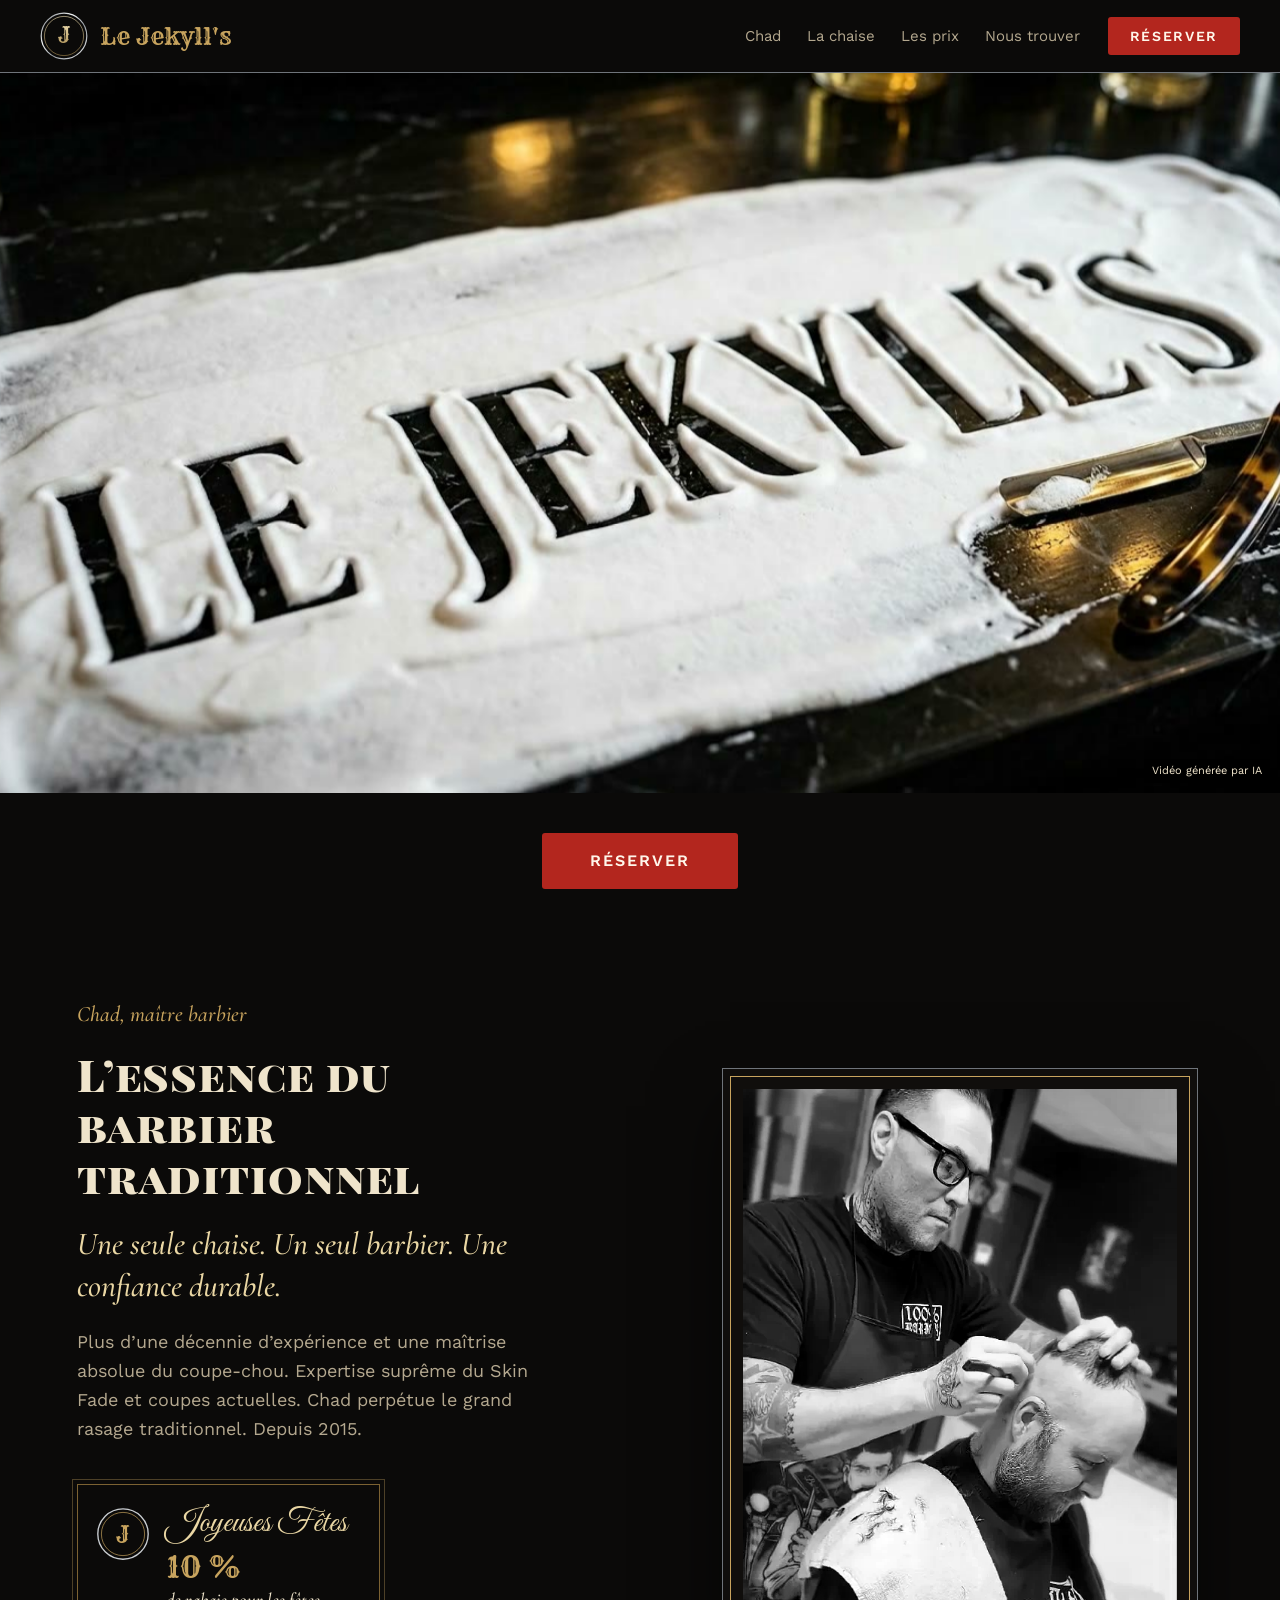
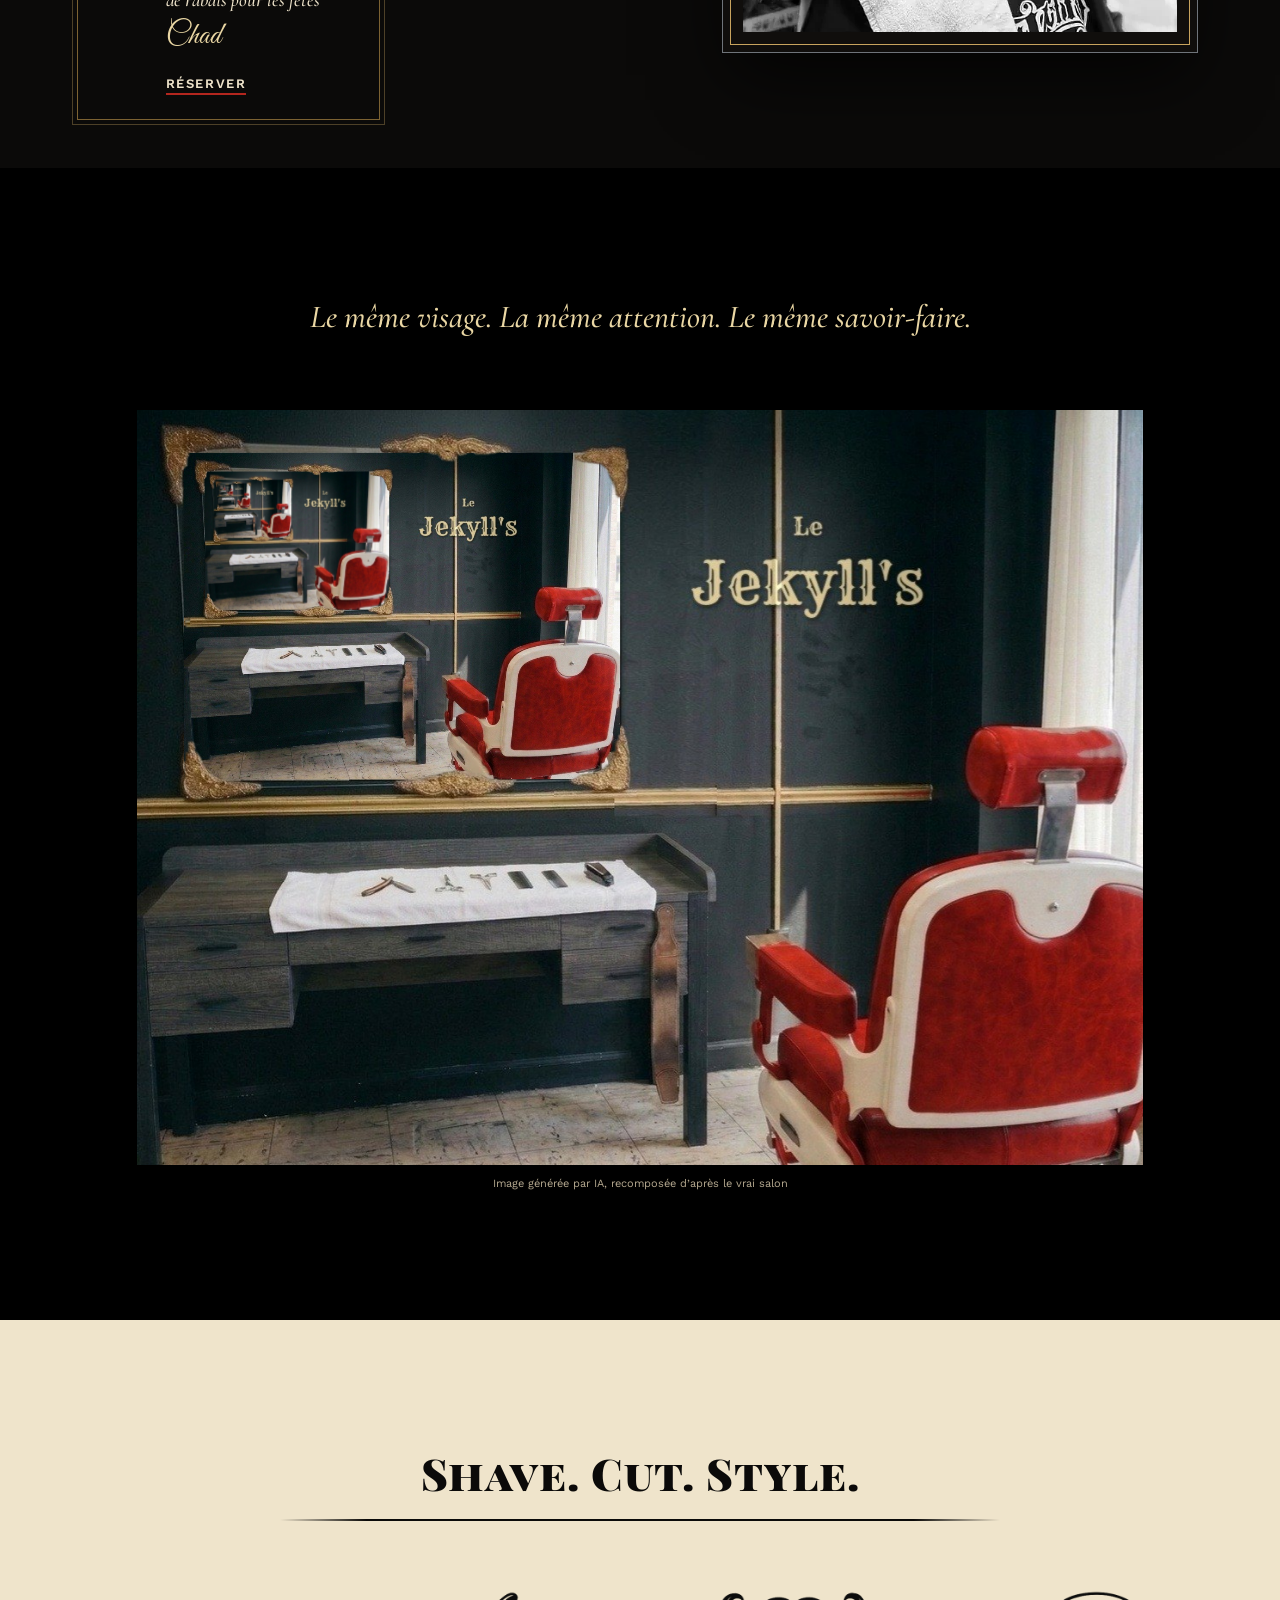
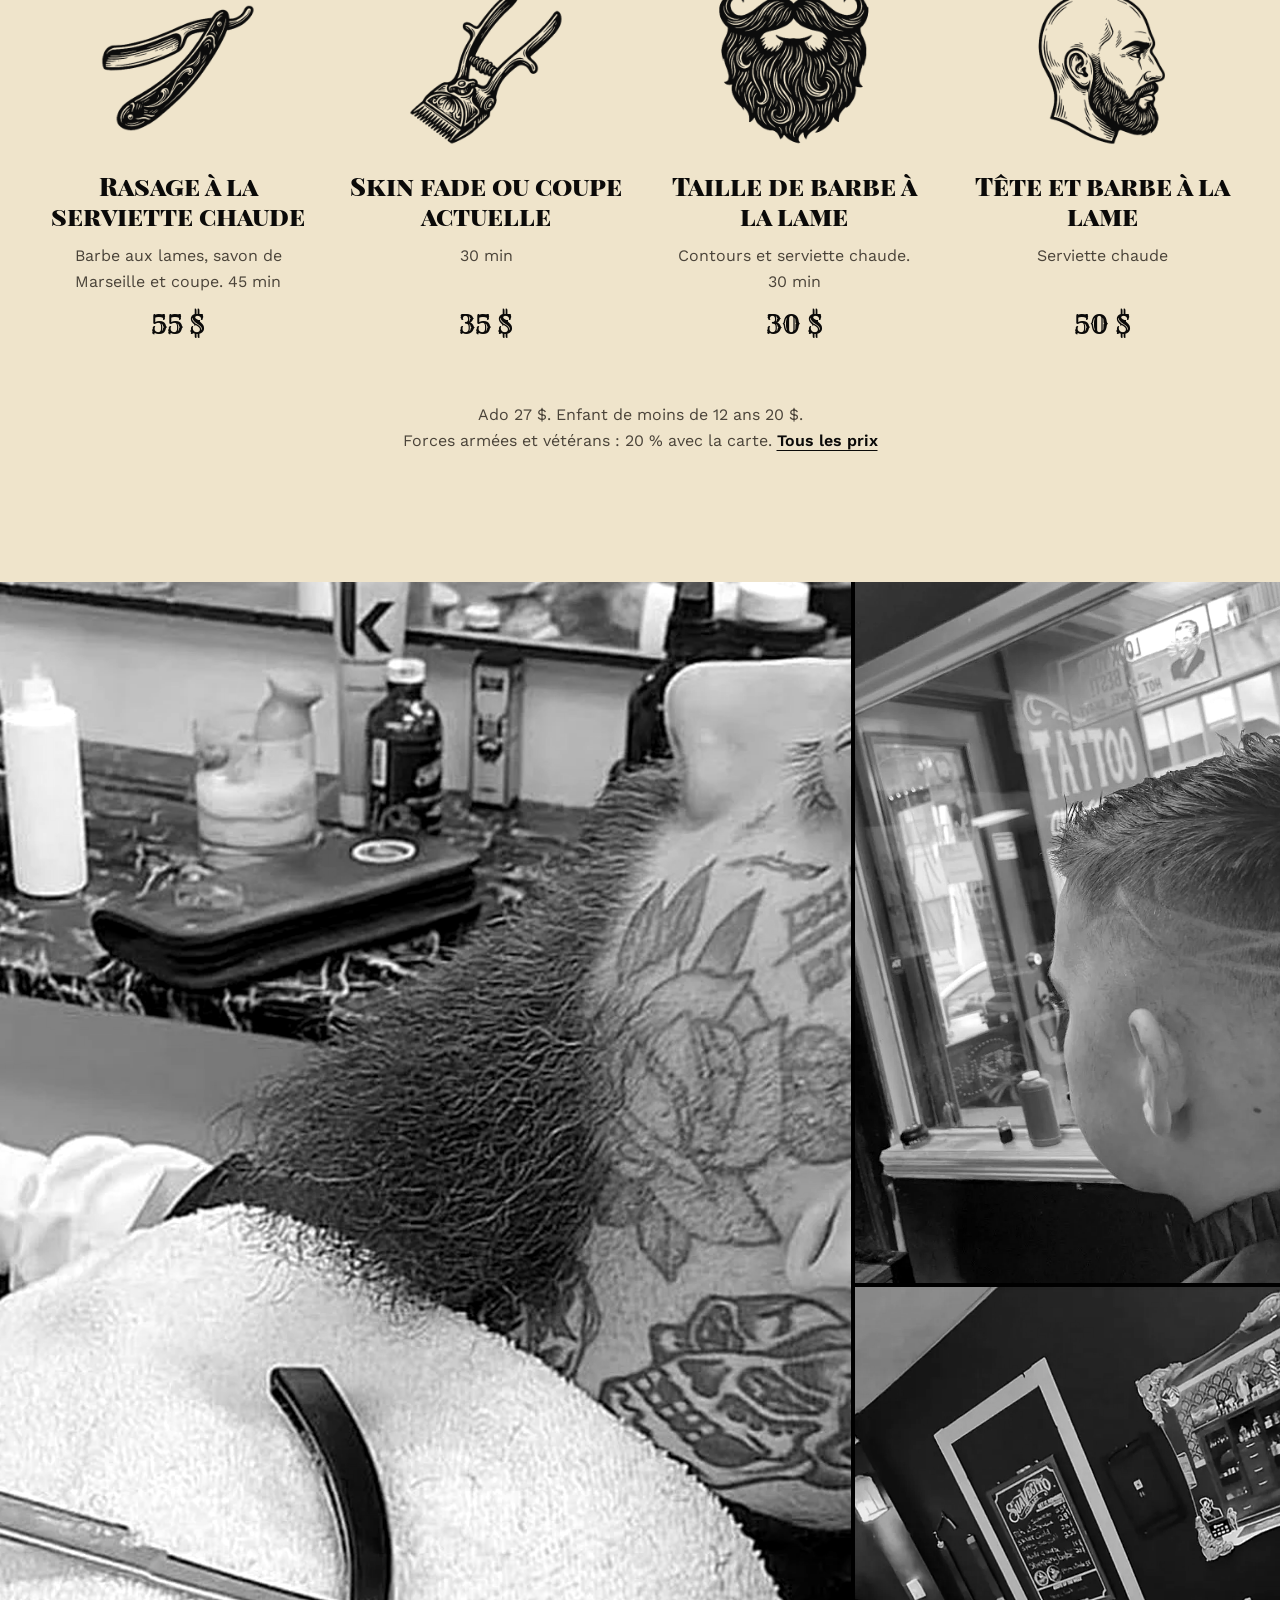
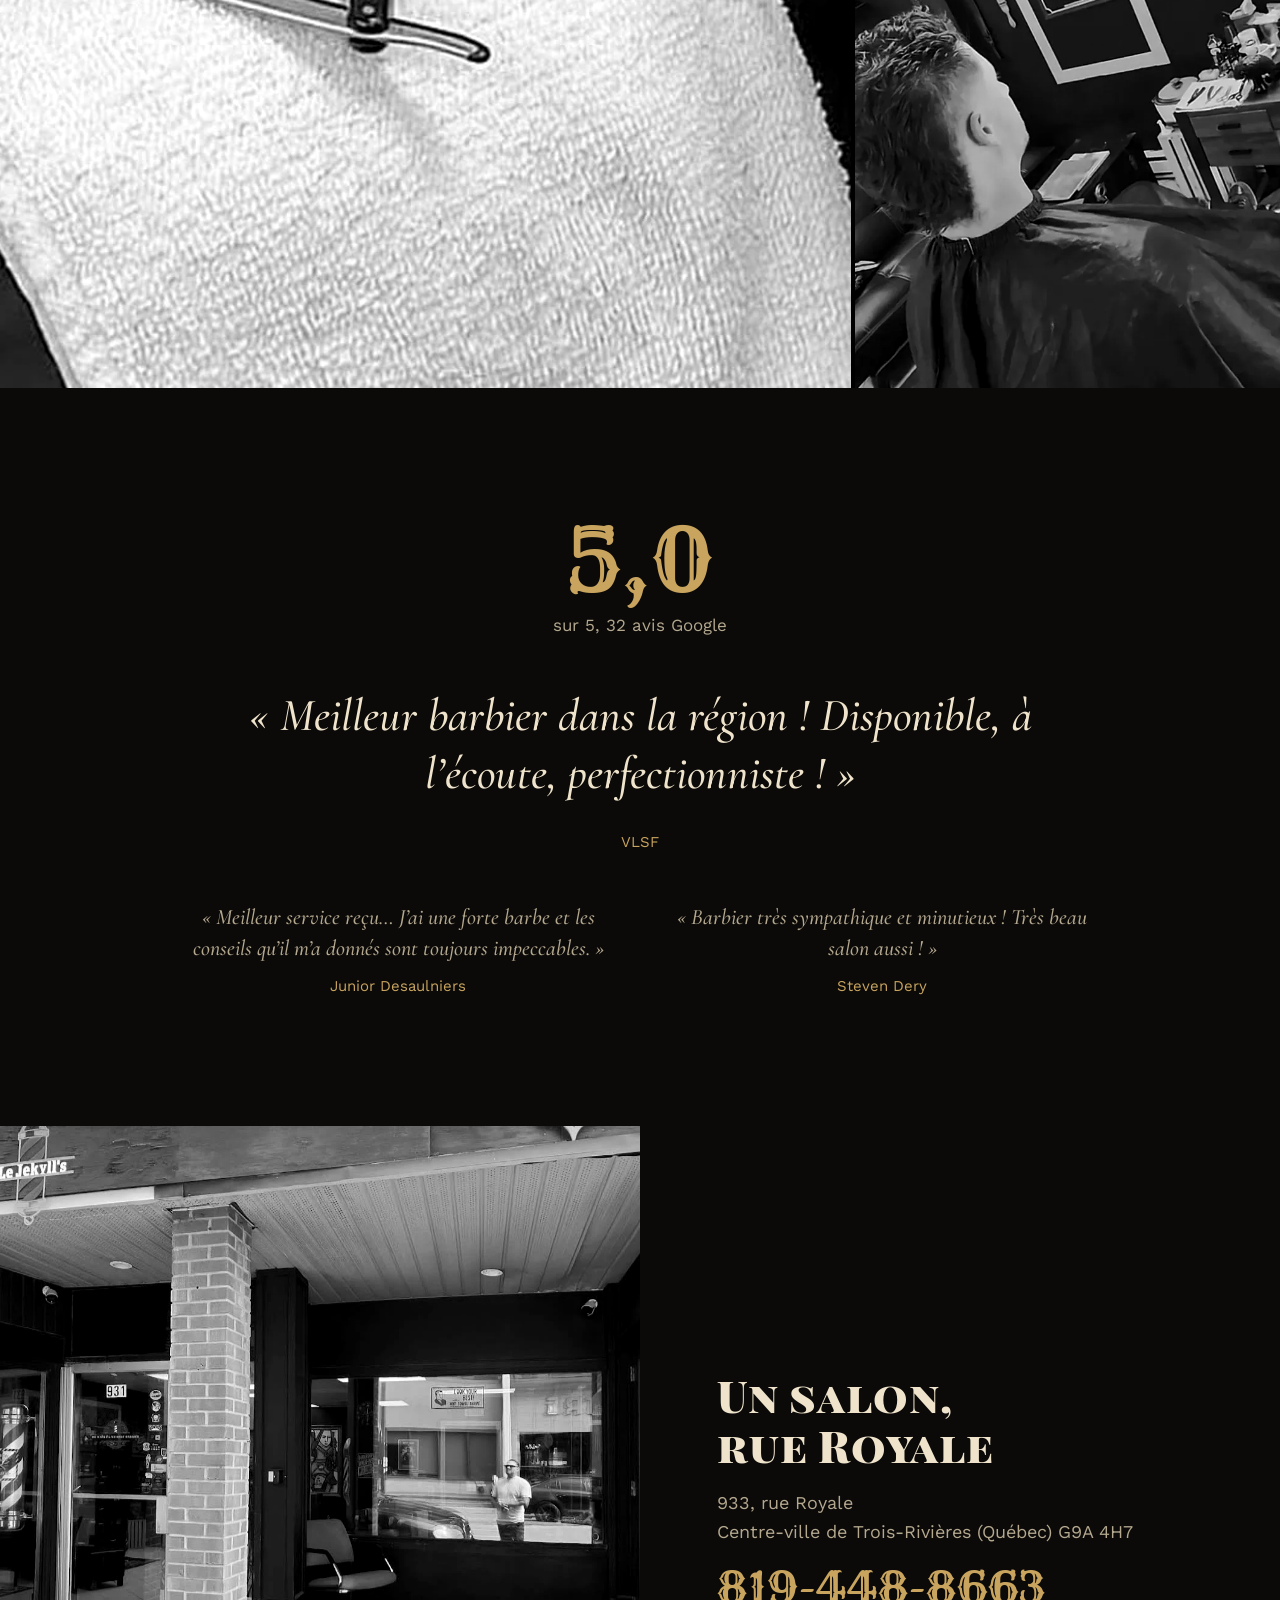
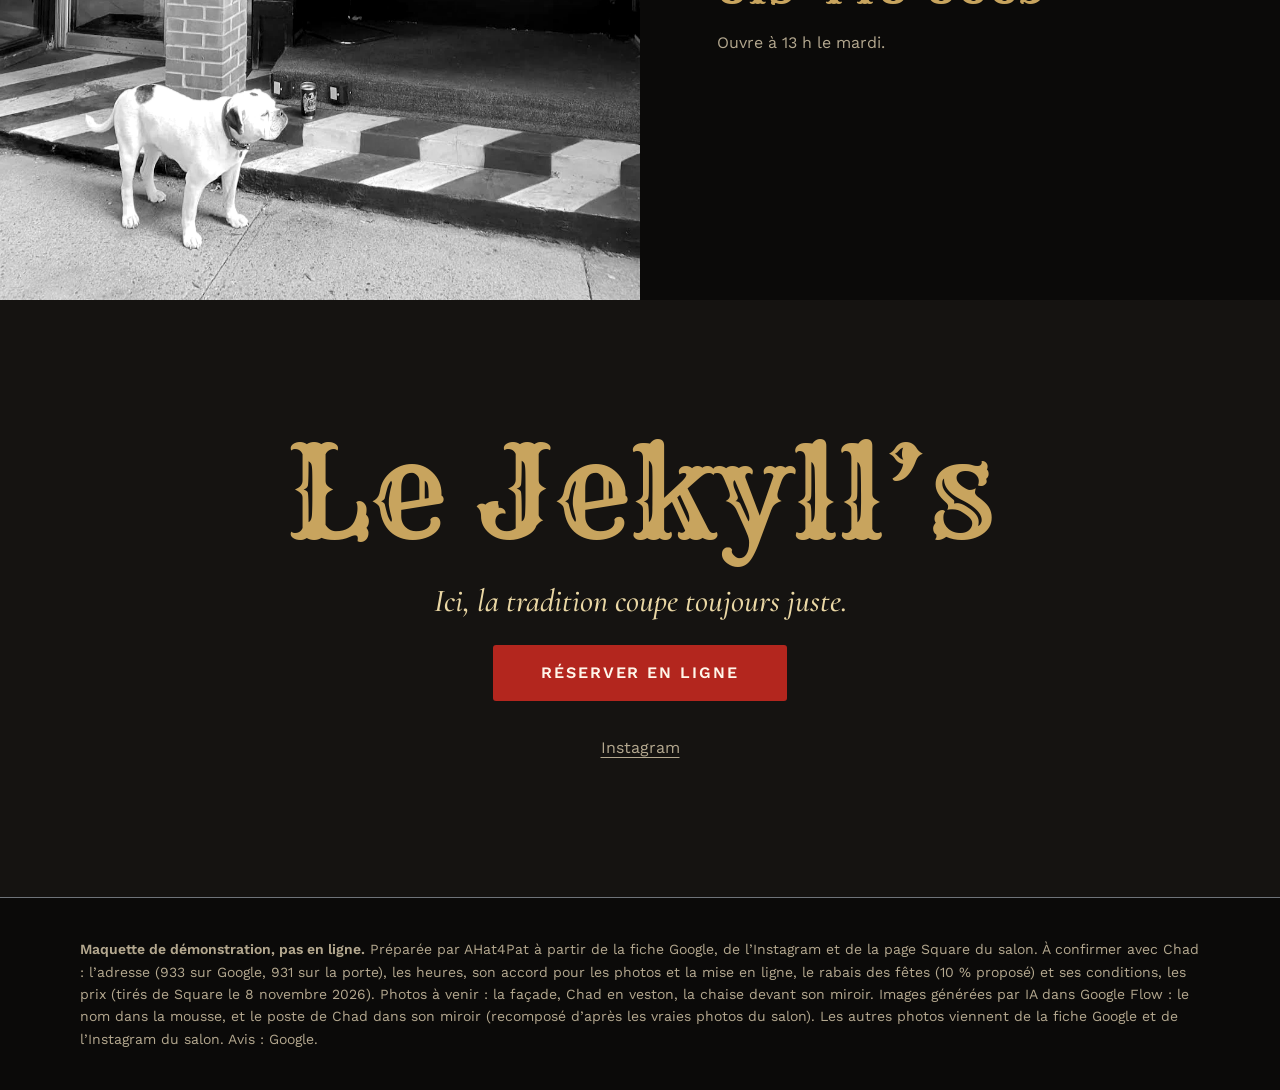
==== chic/index.html @ 33ba0d4a "Pages de démonstration pour Chad" ====
<!doctype html>
<html lang="fr-CA">
<head>
<meta charset="utf-8">
<meta name="robots" content="noindex, nofollow">
<meta name="viewport" content="width=device-width, initial-scale=1">
<title>Le Jekyll's Barbier | Barbier traditionnel à Trois-Rivières</title>
<meta name="description" content="Le Jekyll's Barbier, rue Royale à Trois-Rivières, depuis 2015. Rasage à la serviette chaude et au coupe-chou, skin fade, taille de barbe. Réservez en ligne.">
<link rel="stylesheet" href="polices.css">
<link rel="icon" href="data:image/svg+xml,<svg xmlns='http://www.w3.org/2000/svg' viewBox='0 0 120 120'><circle cx='60' cy='60' r='56' fill='%230b0a09' stroke='%23c9cdd1' stroke-width='6'/><text x='60' y='80' text-anchor='middle' font-family='Georgia' font-size='60' fill='%23c8a45e'>J</text></svg>">
<script>document.documentElement.classList.add('js');</script>
<link rel="stylesheet" href="scrollcraft.css">
<link rel="stylesheet" href="styles.css">
</head>
<body>

<header class="tete">
  <a class="marque" href="#haut" aria-label="Le Jekyll's Barbier, accueil">
    <svg class="marque__logo" viewBox="0 0 120 120" aria-hidden="true">
      <defs><linearGradient id="eg" x1="0" y1="0" x2="0" y2="1"><stop offset="0" stop-color="#f3e3b5"/><stop offset="1" stop-color="#a88a4e"/></linearGradient>
      <linearGradient id="cg" x1="0" y1="0" x2="1" y2="1"><stop offset="0" stop-color="#6f747a"/><stop offset=".35" stop-color="#f2f4f5"/><stop offset=".6" stop-color="#9aa0a6"/><stop offset="1" stop-color="#e8eaec"/></linearGradient></defs>
      <circle cx="60" cy="60" r="57" fill="#0b0a09" stroke="url(#cg)" stroke-width="3"/>
      <circle cx="60" cy="60" r="49" fill="none" stroke="url(#eg)" stroke-width="1.5"/>
      <text x="60" y="78" text-anchor="middle" font-family="Rye, serif" font-size="52" fill="url(#eg)">J</text>
    </svg>
    <span class="marque__nom">Le Jekyll's</span>
  </a>
  <nav class="menu" aria-label="Sections"><a href="#chad">Chad</a><a href="#chaise">La chaise</a><a class="court" href="prix.html">Les prix</a><a class="court" href="#adresse">Nous trouver</a></nav>
  <a class="bouton bouton--reserver" href="https://book.squareup.com/appointments/0jnd7mhsbqy3cp/location/L70EBNBD76BXY/services" target="_blank" rel="noopener">Réserver</a>
</header>

<main id="haut">

  <!-- 1. Le héros : le coupe-chou trace LE JEKYLL'S. Rien par-dessus. -->
  <section class="heros" aria-label="Le Jekyll's Barbier" data-sc-act="flow">
    <h1 class="cache">Le Jekyll's Barbier, barbier traditionnel à Trois-Rivières</h1>
    <figure class="heros__film">
      <div class="heros__plan" data-sc-parallax="1.25">
        <img src="images/heros-nom.jpg" width="1280" height="720" alt="Le nom Le Jekyll's tracé au coupe-chou dans la mousse à raser, sur un comptoir de marbre noir" fetchpriority="high">
        <video class="heros__video" src="images/heros-coup.mp4" poster="images/heros-coup-debut.jpg" autoplay muted playsinline preload="auto" aria-hidden="true"></video>
      </div>
      <span class="heros__reflet" aria-hidden="true"></span>
      <figcaption class="ia">Vidéo générée par IA</figcaption>
    </figure>
  </section>

  <!-- Sous la vidéo, quand elle finit : Réserver, seul -->
  <div class="seuil" data-vu>
    <a class="bouton bouton--reserver bouton--grand" href="https://book.squareup.com/appointments/0jnd7mhsbqy3cp/location/L70EBNBD76BXY/services" target="_blank" rel="noopener">Réserver</a>
  </div>

  <!-- 2. Chad, juste après le héros (chez Throne : « Fit for a King ») -->
  <section class="histoire" id="chad">
    <div class="histoire__texte">
      <div class="histoire__lignes" data-sc-in data-sc-stagger="80">
        <p class="surtitre">Chad, maître barbier</p>
        <h2 class="titre-section">L’essence du barbier traditionnel</h2>
        <p class="voix">Une seule chaise. Un seul barbier. Une confiance durable.</p>
        <p>Plus d’une décennie d’expérience et une maîtrise absolue du coupe-chou. Expertise suprême du Skin Fade et coupes actuelles. Chad perpétue le grand rasage traditionnel. Depuis 2015.</p>
      </div>
      <div class="fetes-zone" data-vu>
      <aside class="fetes" id="fetes" aria-label="Le rabais des fêtes">
        <svg class="fetes__j" viewBox="0 0 120 120" aria-hidden="true"><circle cx="60" cy="60" r="56" fill="none" stroke="#c9cdd1" stroke-width="3"/><circle cx="60" cy="60" r="48" fill="none" stroke="#c8a45e" stroke-width="1.5"/><text x="60" y="79" text-anchor="middle" font-family="Rye, serif" font-size="52" fill="#c8a45e">J</text></svg>
        <div>
          <p class="fetes__titre">Joyeuses Fêtes</p>
          <p class="fetes__rabais">10&nbsp;% <span>de rabais pour les fêtes</span></p>
          <p class="fetes__signe">Chad</p>
          <a class="fetes__lien" href="https://book.squareup.com/appointments/0jnd7mhsbqy3cp/location/L70EBNBD76BXY/services" target="_blank" rel="noopener">Réserver</a>
        </div>
      </aside>
      </div>
    </div>
    <figure class="histoire__photo" data-sc-in>
      <div class="cadre nb" data-sc-tilt="2">
        <img src="images/barbier-coupe.webp" width="576" height="1024" alt="Chad, cheveux lissés vers l’arrière, au travail sur un client" loading="lazy">
      </div>
    </figure>
  </section>

  <!-- 4. Une seule chaise (chez Throne : « Meet the Fam ») : la chaise dans le miroir -->
  <section class="chaise" id="chaise">
    <h2 class="cache">Le poste de Chad et son miroir</h2>
    <p class="voix chaise__phrase" data-sc-in>Le même visage. La même attention. Le même savoir-faire.</p>
    <figure class="miroir">
      <div class="plongeon" data-plongeon>
        <img class="plongeon__image" src="images/chaise-miroir.jpg" width="1200" height="900" alt="Le poste de Chad : la chaise rouge de dos, le bureau avec le coupe-chou sur la serviette, et le grand miroir aux coins dorés où toute la scène revient, encore et encore" loading="lazy">
        <img class="plongeon__image" src="images/chaise-miroir.jpg" width="1200" height="900" alt="" aria-hidden="true" loading="lazy">
        <img class="plongeon__orn" src="images/miroir-ornements.webp" width="1200" height="900" alt="" aria-hidden="true" loading="lazy">
        <img class="plongeon__image" src="images/chaise-miroir.jpg" width="1200" height="900" alt="" aria-hidden="true" loading="lazy">
        <img class="plongeon__orn" src="images/miroir-ornements.webp" width="1200" height="900" alt="" aria-hidden="true" loading="lazy">
      <img class="plongeon__roi" src="images/chaise.jpg" width="1376" height="768" alt="La chaise de barbier rouge de Chad, seule dans la lumière" loading="lazy">
      </div>
      <figcaption class="ia">Image générée par IA, recomposée d’après le vrai salon</figcaption>
    </figure>
  </section>

  <!-- 5. Les services (chez Throne : le menu des prix), en grosses icônes -->
  <section class="services" id="services">
    <h2 class="titre-section titre-section--encre" lang="en" data-sc-in>Shave. Cut. Style.</h2>
    <span class="services__lame" aria-hidden="true" data-vu></span>
    <ul class="services__liste" data-sc-in data-sc-stagger="80">
      <li class="service">
        <img class="icone" src="images/icone-coupe-chou.webp" width="400" height="400" alt="" loading="lazy">
        <h3>Rasage à la serviette chaude</h3>
        <p>Barbe aux lames, savon de Marseille et coupe. 45&nbsp;min</p>
        <b class="prix">55&nbsp;$</b>
      </li>
      <li class="service">
        <img class="icone" src="images/icone-tondeuse.webp" width="400" height="400" alt="" loading="lazy">
        <h3>Skin fade ou coupe actuelle</h3>
        <p>30&nbsp;min</p>
        <b class="prix">35&nbsp;$</b>
      </li>
      <li class="service">
        <img class="icone" src="images/icone-barbe.webp" width="400" height="400" alt="" loading="lazy">
        <h3>Taille de barbe à la lame</h3>
        <p>Contours et serviette chaude. 30&nbsp;min</p>
        <b class="prix">30&nbsp;$</b>
      </li>
      <li class="service">
        <img class="icone" src="images/icone-tete.webp" width="400" height="400" alt="" loading="lazy">
        <h3>Tête et barbe à la lame</h3>
        <p>Serviette chaude</p>
        <b class="prix">50&nbsp;$</b>
      </li>
    </ul>
    <p class="services__note" data-sc-in>Ado 27&nbsp;$. Enfant de moins de 12 ans 20&nbsp;$.<br>Forces armées et vétérans : 20&nbsp;% avec la carte. <a href="prix.html">Tous les prix</a></p>
  </section>

  <!-- 6. Les coupes, en noir et blanc (la touche Barber & Co) -->
  <section class="coupes" data-sc-act="flow">
    <figure class="nb coupes__grande"><div class="glisse" data-sc-parallax="0.9"><img src="images/rasage-serviette-coupe-chou.webp" width="1179" height="1465" alt="Un rasage au coupe-chou, à la serviette chaude" loading="lazy"></div></figure>
    <figure class="nb"><div class="glisse" data-sc-parallax="0.9"><img src="images/coupe-motif-fade.webp" width="1179" height="1465" alt="Une coupe fade avec un motif rasé" loading="lazy"></div></figure>
    <figure class="nb"><div class="glisse" data-sc-parallax="0.9"><img src="images/coupe-nuque.webp" width="720" height="1280" alt="Une coupe nette à la nuque" loading="lazy"></div></figure>
  </section>

  <!-- 7. Les avis (chez Throne : « The Reviews Are In ») : seulement les vrais -->
  <section class="avis" id="avis">
    <h2 class="cache">Les avis des clients</h2>
    <p class="avis__note" data-sc-in><b>5,0</b><span>sur 5, 32 avis Google</span></p>
    <blockquote class="avis__grand"><p data-lignes>« Meilleur barbier dans la région ! Disponible, à l’écoute, perfectionniste ! »</p><cite>VLSF</cite></blockquote>
    <div class="avis__petits" data-sc-in data-sc-stagger="80">
      <blockquote ><p>« Meilleur service reçu… J’ai une forte barbe et les conseils qu’il m’a donnés sont toujours impeccables. »</p><cite>Junior Desaulniers</cite></blockquote>
      <blockquote ><p>« Barbier très sympathique et minutieux ! Très beau salon aussi ! »</p><cite>Steven Dery</cite></blockquote>
    </div>
  </section>

  <!-- 8. L'adresse (chez Throne : « Three Locations ») -->
  <section class="adresse" id="adresse" data-sc-act="flow">
    <figure class="nb adresse__photo">
      <div class="glisse" data-sc-parallax="0.9"><img src="images/facade-931.webp" width="1179" height="1465" alt="La façade du salon, rue Royale" loading="lazy"></div>
    </figure>
    <div class="adresse__texte" data-sc-in data-sc-stagger="80">
      <h2 class="titre-section">Un salon, rue&nbsp;Royale</h2>
      <p>933, rue Royale<br>Centre-ville de Trois-Rivières (Québec) G9A 4H7</p>
      <a class="tel" href="tel:+18194488663">819-448-8663</a>
      <a class="bouton bouton--contour appeler" href="tel:+18194488663">Appeler</a>
      <p class="petit">Ouvre à 13 h le mardi.</p>
    </div>
  </section>

  <!-- 9. La fin : Réserver -->
  <section class="fin" data-sc-in data-sc-stagger="90">
    <p class="fin__nom">Le Jekyll’s</p>
    <p class="voix">Ici, la tradition coupe toujours juste.</p>
    <a class="bouton bouton--reserver bouton--grand" data-sc-magnet="0.25" href="https://book.squareup.com/appointments/0jnd7mhsbqy3cp/location/L70EBNBD76BXY/services" target="_blank" rel="noopener">Réserver en ligne</a>
    <p class="fin__adresse"><a href="https://www.instagram.com/le_jekyll_barbershop/" target="_blank" rel="noopener">Instagram</a></p>
  </section>
</main>


<footer class="pied">
  <div class="demo"><b>Maquette de démonstration, pas en ligne.</b> Préparée par AHat4Pat à partir de la fiche Google, de l’Instagram et de la page Square du salon. À confirmer avec Chad : l’adresse (933 sur Google, 931 sur la porte), les heures, son accord pour les photos et la mise en ligne, le rabais des fêtes (10 % proposé) et ses conditions, les prix (tirés de Square le 8 novembre 2026). Photos à venir : la façade, Chad en veston, la chaise devant son miroir. Images générées par IA dans Google Flow : le nom dans la mousse, et le poste de Chad dans son miroir (recomposé d’après les vraies photos du salon). Les autres photos viennent de la fiche Google et de l’Instagram du salon. Avis : Google.</div>
</footer>

<script src="scrollcraft.js" onerror="document.documentElement.classList.remove('js')"></script>
<script src="mouvement.js" onerror="document.documentElement.classList.remove('js')"></script>
</body>
</html>
---- chic/polices.css ----
/* cyrillic-ext */
@font-face {
  font-family: 'Cormorant Garamond';
  font-style: italic;
  font-weight: 500;
  font-display: swap;
  src: url(polices/5b37d21be657.woff2) format('woff2');
  unicode-range: U+0460-052F, U+1C80-1C8A, U+20B4, U+2DE0-2DFF, U+A640-A69F, U+FE2E-FE2F;
}
/* cyrillic */
@font-face {
  font-family: 'Cormorant Garamond';
  font-style: italic;
  font-weight: 500;
  font-display: swap;
  src: url(polices/d2b6fd646373.woff2) format('woff2');
  unicode-range: U+0301, U+0400-045F, U+0490-0491, U+04B0-04B1, U+2116;
}
/* vietnamese */
@font-face {
  font-family: 'Cormorant Garamond';
  font-style: italic;
  font-weight: 500;
  font-display: swap;
  src: url(polices/771ad468da80.woff2) format('woff2');
  unicode-range: U+0102-0103, U+0110-0111, U+0128-0129, U+0168-0169, U+01A0-01A1, U+01AF-01B0, U+0300-0301, U+0303-0304, U+0308-0309, U+0323, U+0329, U+1EA0-1EF9, U+20AB;
}
/* latin-ext */
@font-face {
  font-family: 'Cormorant Garamond';
  font-style: italic;
  font-weight: 500;
  font-display: swap;
  src: url(polices/4f7084558624.woff2) format('woff2');
  unicode-range: U+0100-02BA, U+02BD-02C5, U+02C7-02CC, U+02CE-02D7, U+02DD-02FF, U+0304, U+0308, U+0329, U+1D00-1DBF, U+1E00-1E9F, U+1EF2-1EFF, U+2020, U+20A0-20AB, U+20AD-20C4, U+2113, U+2C60-2C7F, U+A720-A7FF;
}
/* latin */
@font-face {
  font-family: 'Cormorant Garamond';
  font-style: italic;
  font-weight: 500;
  font-display: swap;
  src: url(polices/5d13e7eb22dd.woff2) format('woff2');
  unicode-range: U+0000-00FF, U+0131, U+0152-0153, U+02BB-02BC, U+02C6, U+02DA, U+02DC, U+0304, U+0308, U+0329, U+2000-206F, U+20AC, U+2122, U+2191, U+2193, U+2212, U+2215, U+FEFF, U+FFFD;
}
/* cyrillic-ext */
@font-face {
  font-family: 'Great Vibes';
  font-style: normal;
  font-weight: 400;
  font-display: swap;
  src: url(polices/8234464478ef.woff2) format('woff2');
  unicode-range: U+0460-052F, U+1C80-1C8A, U+20B4, U+2DE0-2DFF, U+A640-A69F, U+FE2E-FE2F;
}
/* cyrillic */
@font-face {
  font-family: 'Great Vibes';
  font-style: normal;
  font-weight: 400;
  font-display: swap;
  src: url(polices/1ad8fe4255b6.woff2) format('woff2');
  unicode-range: U+0301, U+0400-045F, U+0490-0491, U+04B0-04B1, U+2116;
}
/* greek-ext */
@font-face {
  font-family: 'Great Vibes';
  font-style: normal;
  font-weight: 400;
  font-display: swap;
  src: url(polices/1dd48066c5bc.woff2) format('woff2');
  unicode-range: U+1F00-1FFF;
}
/* vietnamese */
@font-face {
  font-family: 'Great Vibes';
  font-style: normal;
  font-weight: 400;
  font-display: swap;
  src: url(polices/2e1cb454dd8f.woff2) format('woff2');
  unicode-range: U+0102-0103, U+0110-0111, U+0128-0129, U+0168-0169, U+01A0-01A1, U+01AF-01B0, U+0300-0301, U+0303-0304, U+0308-0309, U+0323, U+0329, U+1EA0-1EF9, U+20AB;
}
/* latin-ext */
@font-face {
  font-family: 'Great Vibes';
  font-style: normal;
  font-weight: 400;
  font-display: swap;
  src: url(polices/e5a62adeadc4.woff2) format('woff2');
  unicode-range: U+0100-02BA, U+02BD-02C5, U+02C7-02CC, U+02CE-02D7, U+02DD-02FF, U+0304, U+0308, U+0329, U+1D00-1DBF, U+1E00-1E9F, U+1EF2-1EFF, U+2020, U+20A0-20AB, U+20AD-20C4, U+2113, U+2C60-2C7F, U+A720-A7FF;
}
/* latin */
@font-face {
  font-family: 'Great Vibes';
  font-style: normal;
  font-weight: 400;
  font-display: swap;
  src: url(polices/1402a25d51f0.woff2) format('woff2');
  unicode-range: U+0000-00FF, U+0131, U+0152-0153, U+02BB-02BC, U+02C6, U+02DA, U+02DC, U+0304, U+0308, U+0329, U+2000-206F, U+20AC, U+2122, U+2191, U+2193, U+2212, U+2215, U+FEFF, U+FFFD;
}
/* cyrillic */
@font-face {
  font-family: 'Playfair Display SC';
  font-style: normal;
  font-weight: 700;
  font-display: swap;
  src: url(polices/1a7459be97c7.woff2) format('woff2');
  unicode-range: U+0301, U+0400-045F, U+0490-0491, U+04B0-04B1, U+2116;
}
/* vietnamese */
@font-face {
  font-family: 'Playfair Display SC';
  font-style: normal;
  font-weight: 700;
  font-display: swap;
  src: url(polices/b67a733dcd07.woff2) format('woff2');
  unicode-range: U+0102-0103, U+0110-0111, U+0128-0129, U+0168-0169, U+01A0-01A1, U+01AF-01B0, U+0300-0301, U+0303-0304, U+0308-0309, U+0323, U+0329, U+1EA0-1EF9, U+20AB;
}
/* latin-ext */
@font-face {
  font-family: 'Playfair Display SC';
  font-style: normal;
  font-weight: 700;
  font-display: swap;
  src: url(polices/adc8a3f53790.woff2) format('woff2');
  unicode-range: U+0100-02BA, U+02BD-02C5, U+02C7-02CC, U+02CE-02D7, U+02DD-02FF, U+0304, U+0308, U+0329, U+1D00-1DBF, U+1E00-1E9F, U+1EF2-1EFF, U+2020, U+20A0-20AB, U+20AD-20C4, U+2113, U+2C60-2C7F, U+A720-A7FF;
}
/* latin */
@font-face {
  font-family: 'Playfair Display SC';
  font-style: normal;
  font-weight: 700;
  font-display: swap;
  src: url(polices/bcba21db4c75.woff2) format('woff2');
  unicode-range: U+0000-00FF, U+0131, U+0152-0153, U+02BB-02BC, U+02C6, U+02DA, U+02DC, U+0304, U+0308, U+0329, U+2000-206F, U+20AC, U+2122, U+2191, U+2193, U+2212, U+2215, U+FEFF, U+FFFD;
}
/* cyrillic */
@font-face {
  font-family: 'Playfair Display SC';
  font-style: normal;
  font-weight: 900;
  font-display: swap;
  src: url(polices/147ee850ec63.woff2) format('woff2');
  unicode-range: U+0301, U+0400-045F, U+0490-0491, U+04B0-04B1, U+2116;
}
/* vietnamese */
@font-face {
  font-family: 'Playfair Display SC';
  font-style: normal;
  font-weight: 900;
  font-display: swap;
  src: url(polices/306bb2e61b21.woff2) format('woff2');
  unicode-range: U+0102-0103, U+0110-0111, U+0128-0129, U+0168-0169, U+01A0-01A1, U+01AF-01B0, U+0300-0301, U+0303-0304, U+0308-0309, U+0323, U+0329, U+1EA0-1EF9, U+20AB;
}
/* latin-ext */
@font-face {
  font-family: 'Playfair Display SC';
  font-style: normal;
  font-weight: 900;
  font-display: swap;
  src: url(polices/fde7fbfaadf2.woff2) format('woff2');
  unicode-range: U+0100-02BA, U+02BD-02C5, U+02C7-02CC, U+02CE-02D7, U+02DD-02FF, U+0304, U+0308, U+0329, U+1D00-1DBF, U+1E00-1E9F, U+1EF2-1EFF, U+2020, U+20A0-20AB, U+20AD-20C4, U+2113, U+2C60-2C7F, U+A720-A7FF;
}
/* latin */
@font-face {
  font-family: 'Playfair Display SC';
  font-style: normal;
  font-weight: 900;
  font-display: swap;
  src: url(polices/53edcbbae5d1.woff2) format('woff2');
  unicode-range: U+0000-00FF, U+0131, U+0152-0153, U+02BB-02BC, U+02C6, U+02DA, U+02DC, U+0304, U+0308, U+0329, U+2000-206F, U+20AC, U+2122, U+2191, U+2193, U+2212, U+2215, U+FEFF, U+FFFD;
}
/* latin-ext */
@font-face {
  font-family: 'Rye';
  font-style: normal;
  font-weight: 400;
  font-display: swap;
  src: url(polices/b857fd758d07.woff2) format('woff2');
  unicode-range: U+0100-02BA, U+02BD-02C5, U+02C7-02CC, U+02CE-02D7, U+02DD-02FF, U+0304, U+0308, U+0329, U+1D00-1DBF, U+1E00-1E9F, U+1EF2-1EFF, U+2020, U+20A0-20AB, U+20AD-20C4, U+2113, U+2C60-2C7F, U+A720-A7FF;
}
/* latin */
@font-face {
  font-family: 'Rye';
  font-style: normal;
  font-weight: 400;
  font-display: swap;
  src: url(polices/3a4d767e3be7.woff2) format('woff2');
  unicode-range: U+0000-00FF, U+0131, U+0152-0153, U+02BB-02BC, U+02C6, U+02DA, U+02DC, U+0304, U+0308, U+0329, U+2000-206F, U+20AC, U+2122, U+2191, U+2193, U+2212, U+2215, U+FEFF, U+FFFD;
}
/* vietnamese */
@font-face {
  font-family: 'Work Sans';
  font-style: normal;
  font-weight: 400;
  font-display: swap;
  src: url(polices/5b1fe2fbd9c9.woff2) format('woff2');
  unicode-range: U+0102-0103, U+0110-0111, U+0128-0129, U+0168-0169, U+01A0-01A1, U+01AF-01B0, U+0300-0301, U+0303-0304, U+0308-0309, U+0323, U+0329, U+1EA0-1EF9, U+20AB;
}
/* latin-ext */
@font-face {
  font-family: 'Work Sans';
  font-style: normal;
  font-weight: 400;
  font-display: swap;
  src: url(polices/94b95f7b3efe.woff2) format('woff2');
  unicode-range: U+0100-02BA, U+02BD-02C5, U+02C7-02CC, U+02CE-02D7, U+02DD-02FF, U+0304, U+0308, U+0329, U+1D00-1DBF, U+1E00-1E9F, U+1EF2-1EFF, U+2020, U+20A0-20AB, U+20AD-20C4, U+2113, U+2C60-2C7F, U+A720-A7FF;
}
/* latin */
@font-face {
  font-family: 'Work Sans';
  font-style: normal;
  font-weight: 400;
  font-display: swap;
  src: url(polices/f7b83de3adbd.woff2) format('woff2');
  unicode-range: U+0000-00FF, U+0131, U+0152-0153, U+02BB-02BC, U+02C6, U+02DA, U+02DC, U+0304, U+0308, U+0329, U+2000-206F, U+20AC, U+2122, U+2191, U+2193, U+2212, U+2215, U+FEFF, U+FFFD;
}
/* vietnamese */
@font-face {
  font-family: 'Work Sans';
  font-style: normal;
  font-weight: 500;
  font-display: swap;
  src: url(polices/5b1fe2fbd9c9.woff2) format('woff2');
  unicode-range: U+0102-0103, U+0110-0111, U+0128-0129, U+0168-0169, U+01A0-01A1, U+01AF-01B0, U+0300-0301, U+0303-0304, U+0308-0309, U+0323, U+0329, U+1EA0-1EF9, U+20AB;
}
/* latin-ext */
@font-face {
  font-family: 'Work Sans';
  font-style: normal;
  font-weight: 500;
  font-display: swap;
  src: url(polices/94b95f7b3efe.woff2) format('woff2');
  unicode-range: U+0100-02BA, U+02BD-02C5, U+02C7-02CC, U+02CE-02D7, U+02DD-02FF, U+0304, U+0308, U+0329, U+1D00-1DBF, U+1E00-1E9F, U+1EF2-1EFF, U+2020, U+20A0-20AB, U+20AD-20C4, U+2113, U+2C60-2C7F, U+A720-A7FF;
}
/* latin */
@font-face {
  font-family: 'Work Sans';
  font-style: normal;
  font-weight: 500;
  font-display: swap;
  src: url(polices/f7b83de3adbd.woff2) format('woff2');
  unicode-range: U+0000-00FF, U+0131, U+0152-0153, U+02BB-02BC, U+02C6, U+02DA, U+02DC, U+0304, U+0308, U+0329, U+2000-206F, U+20AC, U+2122, U+2191, U+2193, U+2212, U+2215, U+FEFF, U+FFFD;
}
/* vietnamese */
@font-face {
  font-family: 'Work Sans';
  font-style: normal;
  font-weight: 600;
  font-display: swap;
  src: url(polices/5b1fe2fbd9c9.woff2) format('woff2');
  unicode-range: U+0102-0103, U+0110-0111, U+0128-0129, U+0168-0169, U+01A0-01A1, U+01AF-01B0, U+0300-0301, U+0303-0304, U+0308-0309, U+0323, U+0329, U+1EA0-1EF9, U+20AB;
}
/* latin-ext */
@font-face {
  font-family: 'Work Sans';
  font-style: normal;
  font-weight: 600;
  font-display: swap;
  src: url(polices/94b95f7b3efe.woff2) format('woff2');
  unicode-range: U+0100-02BA, U+02BD-02C5, U+02C7-02CC, U+02CE-02D7, U+02DD-02FF, U+0304, U+0308, U+0329, U+1D00-1DBF, U+1E00-1E9F, U+1EF2-1EFF, U+2020, U+20A0-20AB, U+20AD-20C4, U+2113, U+2C60-2C7F, U+A720-A7FF;
}
/* latin */
@font-face {
  font-family: 'Work Sans';
  font-style: normal;
  font-weight: 600;
  font-display: swap;
  src: url(polices/f7b83de3adbd.woff2) format('woff2');
  unicode-range: U+0000-00FF, U+0131, U+0152-0153, U+02BB-02BC, U+02C6, U+02DA, U+02DC, U+0304, U+0308, U+0329, U+2000-206F, U+20AC, U+2122, U+2191, U+2193, U+2212, U+2215, U+FEFF, U+FFFD;
}
---- chic/scrollcraft.css ----
/* ============================================================================
   scrollcraft.css: the taste floor
   ----------------------------------------------------------------------------
   Two layers, and the split matters:

     TOKENS   what you override per brand. Colour roles, the type ramp, the
              spacing scale, elevation, motion. A brand is ~12 values.
     DEVICES  what the engine drives. Do not restyle these to taste; they are
              the mechanism. Style your own markup instead.

   Nothing here draws a "component". There are no card, badge, or pill classes,
   because a stylesheet that ships those is how every page built on it ends up
   with the same shapes. You get a floor and a vocabulary; the composition is
   yours.
   ========================================================================== */

/* ---------------------------------------------------------------- tokens -- */
:root {
  /* --- colour roles. Override these six and the page is rebranded. -------- */
  --sc-canvas:      #08090b;   /* the page ground. Drift interpolates this.   */
  --sc-surface:     #101217;   /* anything raised off the ground             */
  --sc-ink:         #f4f2ef;   /* primary text                               */
  --sc-ink-soft:    #9a9ba1;   /* secondary text. Tinted, never flat gray.   */
  --sc-accent:      #d8ff3e;   /* ONE accent. It owns a region, not confetti. */
  --sc-accent-ink:  #08090b;   /* text that sits on the accent               */

  --sc-hairline:    color-mix(in oklab, var(--sc-ink) 12%, transparent);
  --sc-hairline-strong: color-mix(in oklab, var(--sc-ink) 22%, transparent);

  /* --- type. Two families max. Display carries voice, text carries prose. - */
  --sc-font-display: "Instrument Sans", "Geist", system-ui, sans-serif;
  --sc-font-text:    "Geist", system-ui, sans-serif;
  --sc-font-mono:    "Geist Mono", ui-monospace, monospace;

  /* Fluid ramp. Tracking tightens as size grows because a face set at 6rem
     with 0 tracking reads loose; this is optical correction, not decoration. */
  --sc-t-xs:   clamp(0.75rem, 0.72rem + 0.15vw, 0.82rem);
  --sc-t-sm:   clamp(0.875rem, 0.84rem + 0.18vw, 0.95rem);
  --sc-t-base: clamp(1rem, 0.96rem + 0.22vw, 1.125rem);
  --sc-t-lg:   clamp(1.2rem, 1.1rem + 0.5vw, 1.5rem);
  --sc-t-xl:   clamp(1.6rem, 1.35rem + 1.2vw, 2.25rem);
  --sc-t-2xl:  clamp(2.1rem, 1.6rem + 2.4vw, 3.4rem);
  --sc-t-3xl:  clamp(2.8rem, 1.9rem + 4.2vw, 5rem);
  --sc-t-4xl:  clamp(3.4rem, 1.9rem + 6.6vw, 7.5rem);

  --sc-track-tight:  -0.035em;
  --sc-track-snug:   -0.02em;
  --sc-track-normal: -0.005em;
  --sc-track-wide:    0.08em;

  --sc-leading-none: 0.94;
  --sc-leading-tight: 1.06;
  --sc-leading-body: 1.62;

  --sc-measure: 62ch;

  /* --- space. 4px base: the useful middle steps an 8-only scale misses. --- */
  --sc-1: 0.25rem;  --sc-2: 0.5rem;   --sc-3: 0.75rem;  --sc-4: 1rem;
  --sc-5: 1.5rem;   --sc-6: 2rem;     --sc-7: 3rem;     --sc-8: 4rem;
  --sc-9: 6rem;     --sc-10: 8rem;    --sc-11: 12rem;

  /* Section rhythm is fluid so a phone doesn't inherit desktop air. */
  --sc-section: clamp(4.5rem, 9vw, 11rem);
  --sc-gutter:  clamp(1.25rem, 5vw, 5.5rem);
  --sc-maxw:    82rem;

  /* --- radius. Pick one scale for the page and hold it. ------------------- */
  --sc-r-sm: 6px;  --sc-r-md: 12px;  --sc-r-lg: 20px;  --sc-r-pill: 999px;

  /* --- elevation. Every shadow has an offset AND a soft blur, and is tinted
         to the canvas hue. A zero-offset coloured halo is decoration, not
         depth, so there isn't one here. ---------------------------------- */
  --sc-shadow-color: 220 40% 2%;
  --sc-e1: 0 1px 2px hsl(var(--sc-shadow-color) / 0.28),
           0 2px 6px -1px hsl(var(--sc-shadow-color) / 0.20);
  --sc-e2: 0 2px 4px hsl(var(--sc-shadow-color) / 0.24),
           0 8px 18px -4px hsl(var(--sc-shadow-color) / 0.30);
  --sc-e3: 0 4px 8px hsl(var(--sc-shadow-color) / 0.22),
           0 18px 40px -8px hsl(var(--sc-shadow-color) / 0.38),
           0 48px 90px -24px hsl(var(--sc-shadow-color) / 0.30);

  /* Edge light: a 1px top highlight sells a raised surface better than any
     amount of blur, because real raised things catch light on their lip. */
  --sc-edge: inset 0 1px 0 color-mix(in oklab, var(--sc-ink) 10%, transparent);

  /* --- motion. Built-in CSS easings are too weak for UI. ------------------ */
  --sc-ease-out:    cubic-bezier(0.23, 1, 0.32, 1);
  --sc-ease-in-out: cubic-bezier(0.77, 0, 0.175, 1);
  --sc-ease-drawer: cubic-bezier(0.32, 0.72, 0, 1);
  --sc-d-fast: 160ms;  --sc-d-base: 240ms;  --sc-d-slow: 420ms;

  --sc-z-stage: 1; --sc-z-copy: 20; --sc-z-chrome: 60;
}

/* --------------------------------------------------------------- reset -- */
*, *::before, *::after { box-sizing: border-box; }
html { -webkit-text-size-adjust: 100%; scroll-behavior: smooth; }
@media (prefers-reduced-motion: reduce) { html { scroll-behavior: auto; } }

body {
  margin: 0;
  background: var(--sc-canvas);
  color: var(--sc-ink);
  font-family: var(--sc-font-text);
  font-size: var(--sc-t-base);
  line-height: var(--sc-leading-body);
  letter-spacing: var(--sc-track-normal);
  -webkit-font-smoothing: antialiased;
  text-rendering: optimizeLegibility;
  font-synthesis-weight: none;
  overflow-x: clip;
}
img, video, canvas, svg { display: block; max-width: 100%; }
button, input, select, textarea { font: inherit; color: inherit; }

/* ------------------------------------------------- the browser surfaces --
   The parts you did not draw still carry the design. Selection, caret, focus
   ring, scrollbar and tabular numerals all ship with defaults that belong to no
   design system. Theming them is the cheapest signal that a page was built
   rather than assembled, and it is the step that gets skipped most reliably. */
::selection { background: var(--sc-accent); color: var(--sc-accent-ink); }
:root { caret-color: var(--sc-accent); accent-color: var(--sc-accent); }
:focus-visible {
  outline: 2px solid var(--sc-accent);
  outline-offset: 3px;
  border-radius: var(--sc-r-sm);
}
:where(a) { color: inherit; text-decoration-thickness: 1px; text-underline-offset: 0.22em; }
@supports (scrollbar-color: auto) {
  html { scrollbar-color: color-mix(in oklab, var(--sc-ink) 26%, transparent) transparent; scrollbar-width: thin; }
}
:where(table, .sc-nums, [data-sc-count]) { font-variant-numeric: tabular-nums; }

/* ----------------------------------------------------------- typography -- */
.sc-display {
  font-family: var(--sc-font-display);
  font-weight: 500;
  line-height: var(--sc-leading-none);
  letter-spacing: var(--sc-track-tight);
  text-wrap: balance;
  margin: 0;
}
.sc-display--xl { font-size: var(--sc-t-4xl); }
.sc-display--lg { font-size: var(--sc-t-3xl); }
.sc-display--md { font-size: var(--sc-t-2xl); letter-spacing: var(--sc-track-snug); }
.sc-lede {
  font-size: var(--sc-t-lg);
  line-height: 1.44;
  letter-spacing: var(--sc-track-snug);
  color: var(--sc-ink);
  max-width: 46ch;
  text-wrap: pretty;
  margin: 0;
}
.sc-body { max-width: var(--sc-measure); color: var(--sc-ink-soft); text-wrap: pretty; margin: 0; }
.sc-label {
  font-family: var(--sc-font-mono);
  font-size: var(--sc-t-xs);
  letter-spacing: var(--sc-track-wide);
  text-transform: uppercase;
  color: var(--sc-ink-soft);
}

/* ---------------------------------------------------------------- layout -- */
.sc-wrap { width: 100%; max-width: var(--sc-maxw); margin-inline: auto; padding-inline: var(--sc-gutter); }
.sc-section { padding-block: var(--sc-section); }
/* More space above a heading than below it: the gap belongs to the boundary,
   not to the pair. */
.sc-stack > * + * { margin-top: var(--sc-4); }
.sc-stack > :is(h1,h2,h3) { margin-top: var(--sc-7); }
.sc-stack > :is(h1,h2,h3):first-child { margin-top: 0; }
.sc-rule { height: 1px; border: 0; background: var(--sc-hairline); margin: 0; }

/* =============================================================== DEVICES ==
   Driven by the engine. Restyle your own markup, not these.                */

.sc-act--pinned { position: relative; }
.sc-stage {
  position: sticky; top: 0;
  height: 100vh; height: 100svh;
  overflow: clip;
  z-index: var(--sc-z-stage);
}

/* scrub / sequence media */
.sc-stage :is(video[data-sc-scrub], canvas[data-sc-sequence], .sc-stage__poster) {
  position: absolute; inset: 0;
  width: 100%; height: 100%;
  object-fit: cover;
}
video[data-sc-scrub] { opacity: 0; transition: opacity 380ms var(--sc-ease-out); }
.sc-has-clip video[data-sc-scrub] { opacity: 1; }
/* The poster is a live frame-holder, not a placeholder: it stays up until a
   real video frame has painted, which is what stops the blank-stage flash. */
.sc-stage__poster { z-index: 0; transition: opacity 380ms var(--sc-ease-out); }
.sc-has-clip .sc-stage__poster { opacity: 0; }

/* A scrim only where text sits. A full-frame darkening layer flattens the
   image everywhere to fix contrast in one corner. */
.sc-scrim {
  position: absolute; inset: 0; pointer-events: none; z-index: 1;
  background: linear-gradient(
    var(--sc-scrim-angle, 180deg),
    color-mix(in oklab, var(--sc-canvas) var(--sc-scrim-a, 78%), transparent) 0%,
    color-mix(in oklab, var(--sc-canvas) 30%, transparent) 42%,
    transparent 68%);
}
/* Point the scrim at the copy. A scrim gradient that darkens the top while the
   copy sits at the bottom fixes contrast nowhere and flattens the image
   everywhere, which is the most common way text-over-video goes wrong. */
.sc-scrim--bottom { --sc-scrim-angle: 0deg; }
.sc-scrim--left   { --sc-scrim-angle: 90deg; }
.sc-scrim--right  { --sc-scrim-angle: 270deg; }

/* Corner scrims, for copy anchored to a corner. An edge gradient has to darken
   a whole band across the frame to cover one corner; a corner gradient puts the
   density where the text is and leaves the rest of the image alone. Pair with
   .sc-copy--lead / .sc-copy--trail. */
.sc-scrim--lead {
  background: linear-gradient(to top right,
    color-mix(in oklab, var(--sc-canvas) 94%, transparent) 0%,
    color-mix(in oklab, var(--sc-canvas) 72%, transparent) 30%,
    color-mix(in oklab, var(--sc-canvas) 30%, transparent) 52%,
    transparent 72%);
}
.sc-scrim--trail {
  background: linear-gradient(to top left,
    color-mix(in oklab, var(--sc-canvas) 94%, transparent) 0%,
    color-mix(in oklab, var(--sc-canvas) 72%, transparent) 30%,
    color-mix(in oklab, var(--sc-canvas) 30%, transparent) 52%,
    transparent 72%);
}
/* A band across the bottom, for copy that spans the full width of the frame.
   That is what both corner anchors become below 860px, and it is also the right
   shape whenever the copy block is wider than a corner. */
.sc-scrim--band {
  background: linear-gradient(to top,
    color-mix(in oklab, var(--sc-canvas) 94%, transparent) 0%,
    color-mix(in oklab, var(--sc-canvas) 74%, transparent) 22%,
    color-mix(in oklab, var(--sc-canvas) 30%, transparent) 42%,
    transparent 58%);
}
.sc-scrim--vignette {
  background: radial-gradient(120% 90% at 50% 45%, transparent 40%,
              color-mix(in oklab, var(--sc-canvas) 70%, transparent) 100%);
}

/* copy over a stage.
   max-width is in rem, never ch. A `ch` on this container resolves against the
   CONTAINER's font-size (body size), not the display size of the heading inside
   it, so `max-width: 20ch` here silently produces a ~180px column and wraps a
   hero headline to six lines. Set a ch measure on the text element itself. */
.sc-copy {
  position: absolute; z-index: var(--sc-z-copy);
  inset-inline: var(--sc-gutter);
  max-width: min(46rem, 76vw);
  will-change: opacity, transform;
}
.sc-copy--lead   { left: var(--sc-gutter); bottom: clamp(3rem, 12vh, 9rem); }
/* inset-inline FIRST. It is the shorthand for left+right, so declaring it after
   `left: 50%` resets left to auto and the block drifts off the left edge. */
.sc-copy--center { inset-inline: auto; left: 50%; top: 50%; translate: -50% -50%; text-align: center; }
.sc-copy--trail  { inset-inline: auto; right: var(--sc-gutter); bottom: clamp(3rem, 12vh, 9rem); text-align: right; }

/* cue defaults: the engine writes opacity/transform inline, these are the
   pre-paint state so nothing flashes before the first read() */
[data-sc-cue] { opacity: 0; will-change: opacity, transform; }
.sc-ready [data-sc-cue] { transition: none; }

/* kinetic split */
.sc-split { display: inline-block; overflow: hidden; vertical-align: top; }
/* Descenders live below the baseline; a line mask clipped to the line box eats
   the tails off g, y, p, j. The padding buys them room back. */
.sc-split--line { display: block; padding-bottom: 0.14em; margin-bottom: -0.14em; }
.sc-split__i { display: inline-block; will-change: transform, opacity; }
.sc-is-split { opacity: 1 !important; }

/* horizontal rail */
[data-sc-pan] { display: flex; will-change: transform; }

/* reveal + parallax */
[data-sc-reveal] { will-change: clip-path; }
[data-sc-parallax] { will-change: transform; }

/* flow reveal (fires once) */
[data-sc-in], [data-sc-stagger] > * {
  opacity: 0;
  transform: translate3d(0, 14px, 0);
  transition: opacity 620ms var(--sc-ease-out), transform 620ms var(--sc-ease-out);
}
[data-sc-in].sc-in, [data-sc-stagger] > .sc-in { opacity: 1; transform: none; }

/* pointer devices */
[data-sc-tilt] { transform-style: preserve-3d; will-change: transform; }
[data-sc-magnet] { will-change: transform; }
/* isolation always; position only if nothing more specific already set it.
   Written with :where() (zero specificity) on purpose: a plain `position:
   relative` here has the same weight as `.sc-stage` and, being later in the
   file, silently wins. A stage carrying both attributes then stops being
   sticky and the whole act scrolls away instead of pinning. */
[data-sc-spotlight] { isolation: isolate; }
:where([data-sc-spotlight]) { position: relative; }
[data-sc-spotlight]::after {
  content: ""; position: absolute; inset: 0; pointer-events: none; z-index: 2;
  background: radial-gradient(
    28rem 28rem at calc(var(--sc-mx, 0.5) * 100%) calc(var(--sc-my, 0.5) * 100%),
    color-mix(in oklab, var(--sc-accent) 16%, transparent), transparent 70%);
  opacity: 0; transition: opacity var(--sc-d-slow) var(--sc-ease-out);
}
[data-sc-spotlight]:hover::after { opacity: 1; }

/* =========================================================== WORLDFLIGHT ==
   One fixed stage for the whole page. The only thing in document flow is the
   spacer, and it is empty. If you find yourself adding a section here, you want
   act mode instead: the moment a real block scrolls past the fixed stage, the
   page has a seam again and the whole point is gone.                        */

[data-sc-mode="worldflight"] { position: relative; }

.sc-world {
  position: fixed; inset: 0;
  overflow: clip;
  z-index: var(--sc-z-stage);
  background: var(--sc-canvas);
}

/* Every leg is mounted for the life of the page and stacked in the same box.
   The engine owns opacity, visibility and z-index here; do not set them. */
.sc-world__seg {
  position: absolute; inset: 0;
  opacity: 0;
  will-change: opacity;
}
.sc-world__seg > :is(video, img, canvas) {
  position: absolute; inset: 0;
  width: 100%; height: 100%;
  object-fit: cover;
}
/* The poster is the frame-holder AND the first camera move: the engine pushes
   it in slowly until a real decoded frame is available to replace it. */
.sc-world__poster {
  z-index: 0;
  transform-origin: 50% 50%;
  transition: opacity 420ms var(--sc-ease-out);
}
.sc-world__seg > video { z-index: 1; }
.sc-world__seg.sc-has-clip .sc-world__poster { opacity: 0; }
/* The act stylesheet lights a clip through its ancestor act. A worldflight leg
   has no act, so match the class the engine also writes on the clip itself. */
video[data-sc-scrub].sc-has-clip { opacity: 1; }

/* The copy layer is fixed too, and inert by default: the engine hands
   pointer-events back to a block only while it is actually legible. */
.sc-world__copy {
  position: fixed; inset: 0;
  z-index: var(--sc-z-copy);
  pointer-events: none;
}
.sc-world__scrim { position: absolute; inset: 0; pointer-events: none; z-index: 0; }
[data-sc-copy] {
  opacity: 0;
  pointer-events: none;
  will-change: opacity, transform;
}
.sc-ready [data-sc-copy] { transition: none; }

/* The track. Empty on purpose. */
.sc-world__spacer { pointer-events: none; }

/* scroll progress */
[data-sc-progress] {
  position: fixed; inset: 0 0 auto 0; height: 2px; z-index: var(--sc-z-chrome);
  background: var(--sc-accent); transform-origin: 0 50%; transform: scaleX(0);
  will-change: transform;
}

/* ----------------------------------------------------------- atmosphere --
   Depth is not only shadow. Grain keeps a flat dark ground from banding, and
   it is the difference between "a dark page" and "a lit room". */
.sc-grain { position: fixed; inset: 0; pointer-events: none; z-index: 3; opacity: 0.045; }
.sc-grain::before {
  content: ""; position: absolute; inset: -50%;
  background-image: url("data:image/svg+xml;utf8,<svg xmlns='http://www.w3.org/2000/svg' width='140' height='140'><filter id='n'><feTurbulence type='fractalNoise' baseFrequency='0.85' numOctaves='3'/></filter><rect width='140' height='140' filter='url(%23n)'/></svg>");
}

/* -------------------------------------------------------- reduced motion -- */
@media (prefers-reduced-motion: reduce) {
  /* Fewer and gentler, not zero. Opacity still carries the reveal so the page
     is comprehensible; every position change is dropped. */
  [data-sc-in], [data-sc-stagger] > * { transform: none; transition-duration: 220ms; }
  [data-sc-parallax], [data-sc-pan], .sc-split__i { transform: none !important; }
  /* A wipe is a position change too. Show reveal content settled. */
  [data-sc-reveal] { clip-path: none !important; }
  /* A rail's transform IS its navigation, not decoration. Zeroing it the way
     parallax and kinetic type are zeroed parks the act on its first screenful
     and makes everything past the fold unreachable: a device degrading into
     missing content. Hand the travel back to the reader as an ordinary scroll
     region instead, so the same items are all still gettable without motion.
     A build that would rather re-lay the rail out as a grid can still do that;
     this is the floor, not the ceiling. */
  [data-sc-act="pan"] .sc-stage,
  [data-sc-act="pan"] [data-sc-stage] {
    overflow-x: auto; overflow-y: hidden;
    overscroll-behavior-x: contain;
    scroll-snap-type: x proximity;
  }
  [data-sc-pan] > * { scroll-snap-align: center; }
  [data-sc-spotlight]::after { display: none; }
  /* A worldflight keeps its whole story here. No clip is ever fetched, so the
     posters are the film, and they cross-dissolve through exactly the same
     seams at exactly the same scroll positions. The push-in and the copy drift
     are the only things that go. */
  .sc-world__poster, [data-sc-copy] { transform: none !important; }
}

/* --------------------------------------------------------------- mobile -- */
@media (max-width: 860px) {
  .sc-copy { inset-inline: var(--sc-gutter); max-width: none; }
  .sc-copy--trail { text-align: left; }
  .sc-stage { height: 100svh; }
  /* .sc-copy--trail re-anchors to the left and spans the full width here, so a
     bottom-RIGHT corner gradient darkens the one corner the copy just left and
     guarantees a contrast failure over any bright clip. Point the density at
     the copy: the same band .sc-scrim--band paints. */
  .sc-scrim--trail {
    background: linear-gradient(to top,
      color-mix(in oklab, var(--sc-canvas) 94%, transparent) 0%,
      color-mix(in oklab, var(--sc-canvas) 74%, transparent) 22%,
      color-mix(in oklab, var(--sc-canvas) 30%, transparent) 42%,
      transparent 58%);
  }
}
---- chic/styles.css ----
/* Le Jekyll's Barbier, sur la structure de Throne. Couleurs et polices : DESIGN.md.
   Le moteur scroll-craft (scrollcraft.css) est chargé avant ce fichier.
   Les états cachés ne s'appliquent que sous html.js : sans JavaScript, tout est visible. */
:root {
  --noir: #0b0a09;
  --noir-2: #151311;
  --noir-3: #100e0c;
  --creme: #efe4cb;
  --creme-2: #b4a88f;
  --encre: #0b0a09;
  --encre-2: #4a4339;
  --or: #c8a45e;
  --or-clair: #ead7a4;
  --or-sombre: #7c6232;
  --chrome: #c9cdd1;
  --chrome-2: #6f747a;
  --rouge: #b3261e;
  --rouge-2: #c52c22;
  --sur-rouge: #fff6ea;
  --f-marque: "Rye", Georgia, serif;
  --f-titre: "Playfair Display SC", Georgia, serif;
  --f-voix: "Cormorant Garamond", Georgia, serif;
  --f-texte: "Work Sans", system-ui, sans-serif;
  --f-fetes: "Great Vibes", "Brush Script MT", cursive;
  --section: clamp(72px, 10vw, 128px);
  --largeur: 1120px;
  --barre: 73px;
  --ease: cubic-bezier(.22, .8, .24, 1);
  /* le moteur scroll-craft prend nos couleurs */
  --sc-canvas: #0b0a09; --sc-surface: #151311; --sc-ink: #efe4cb; --sc-ink-soft: #b4a88f; --sc-accent: #b3261e; --sc-accent-ink: #fff6ea;
}

html, body { overflow-x: clip; }
html { scroll-padding-top: calc(var(--barre) + 16px); }
body { background: var(--noir); color: var(--creme); font: 400 17px/1.6 var(--f-texte); letter-spacing: normal; }
img, video { height: auto; }
figure, blockquote { margin: 0; }
a { color: inherit; }
a:focus-visible { outline: 2px solid var(--chrome); outline-offset: 3px; }
.services a:focus-visible { outline-color: var(--encre); }
h1, h2, h3, p { margin: 0; }
cite { font-style: normal; }
.cache { position: absolute; width: 1px; height: 1px; overflow: hidden; clip: rect(0 0 0 0); white-space: nowrap; }

/* Sans JavaScript ou sans le moteur : les entrées du moteur restent visibles */
html:not(.js) [data-sc-in], html:not(.js) [data-sc-stagger] > * { opacity: 1; transform: none; }

/* Boutons */
.bouton { display: inline-block; padding: 12px 22px; border-radius: 3px; font: 600 14px/1 var(--f-texte); letter-spacing: .12em; text-transform: uppercase; text-decoration: none; transition: background-color .15s ease-out, color .15s ease-out; }
.bouton--reserver { background: var(--rouge); color: var(--sur-rouge); }
.bouton--reserver:hover { background: var(--rouge-2); }
.bouton--grand { padding: 20px 48px; font-size: 16px; }
.bouton--contour { border: 1px solid var(--chrome); color: var(--creme); }

/* Barre du haut */
.tete { position: sticky; top: 0; z-index: 20; display: flex; align-items: center; gap: 28px; padding: 12px clamp(16px, 4vw, 40px); background: var(--noir); border-bottom: 1px solid var(--chrome-2); }
.marque { display: flex; align-items: center; gap: 12px; text-decoration: none; }
.marque__logo { width: 48px; height: 48px; }
.marque__nom { font: 400 24px/1 var(--f-marque); color: var(--or); }
.menu { display: flex; gap: 26px; margin-left: auto; }
.menu a { color: var(--creme-2); text-decoration: none; font-size: 15px; }
.menu a:hover { color: var(--creme); }
.menu a[aria-current="page"] { color: var(--creme); box-shadow: 0 2px 0 var(--chrome); }

/* Mention IA */
.ia { position: absolute; right: 10px; bottom: 10px; padding: 3px 8px; font-size: 11px; color: var(--creme); background: rgba(0, 0, 0, .6); }

/* 1. Le héros : la vidéo seule. Le cadre ne dépasse jamais le 16/9, pour que le nom ne soit pas rogné. */
.heros { background: var(--noir); }
.heros__film { position: relative; width: 100%; height: min(calc(100svh - var(--barre)), 56.25vw); min-height: 320px; overflow: hidden; }
.heros__plan { position: absolute; inset: -40px 0 0 0; }
.heros__plan img, .heros__video { position: absolute; inset: 0; width: 100%; height: 100%; max-width: none; object-fit: cover; object-position: 30% 55%; }
.heros__video { transition: opacity .2s linear; }
.heros__film.fini .heros__video { opacity: 0; }
/* quand le coupe-chou a fini : l'image avance très lentement, et un reflet de chrome passe sur les lettres noires */
.heros__film.fini .heros__plan img { transform-origin: 20% 50%; animation: avance 30s linear forwards; }
.heros__reflet { position: absolute; inset: 0; pointer-events: none; opacity: 0; background: linear-gradient(105deg, transparent 30%, rgba(201, 205, 209, .4) 50%, transparent 70%) no-repeat; background-size: 22% 100%; background-position: -30% 0; mix-blend-mode: screen; }
.heros__film.fini .heros__reflet { animation: reflet 1.6s ease-in-out .4s 1 forwards; }
@keyframes avance { from { transform: scale(1); } to { transform: scale(1.05); } }
@keyframes reflet { 0% { opacity: 1; background-position: -30% 0; } 100% { opacity: 1; background-position: 130% 0; } }

/* Sous la vidéo : Réserver, seul */
.seuil { position: relative; z-index: 1; display: grid; justify-items: center; padding: 40px 16px 64px; background: var(--noir); }
.js .seuil .bouton { opacity: 0; transform: translateY(16px); transition: opacity .8s var(--ease), transform .8s var(--ease); }
.js .seuil.vu .bouton { opacity: 1; transform: none; }
.voix { font: italic 500 clamp(24px, 2.6vw, 32px)/1.3 var(--f-voix); color: var(--or-clair); }

/* Titres (Throne : grand serif) */
.titre-section { font: 900 clamp(30px, 3.6vw, 44px)/1.15 var(--f-titre); letter-spacing: .02em; text-align: center; color: var(--creme); overflow-wrap: break-word; min-width: 0; }
.titre-section--encre { color: var(--encre); }

/* Photos : noir et blanc (Heritage). Seule la chaise garde sa couleur. */
.nb img { filter: grayscale(1) contrast(1.08); }
/* les photos qui glissent dans leur cadre */
.glisse { height: calc(100% + 110px); margin-top: -55px; }
.glisse img { width: 100%; height: 100%; max-width: none; object-fit: cover; }

/* 2. Chad : le texte, sa carte des fêtes, et son portrait dans un cadre (prêt pour sa vraie photo) */
.histoire { display: grid; grid-template-columns: minmax(0, 1fr) minmax(0, 1fr); align-items: center; }
.histoire__texte { display: grid; gap: 22px; justify-items: start; padding: 48px clamp(24px, 6vw, 96px); }
.histoire__lignes { display: grid; gap: 22px; justify-items: start; }
.histoire__texte .titre-section { text-align: left; }
.histoire__lignes p:not(.voix):not(.surtitre) { max-width: 46ch; font-size: 18px; color: var(--creme-2); }
.surtitre { font: italic 500 22px/1.2 var(--f-voix); color: var(--or); }
.histoire__photo { display: grid; justify-items: center; padding: 48px clamp(24px, 5vw, 80px); }
.cadre { width: min(100%, 460px); padding: 12px; background: var(--noir-3); border: 1px solid var(--or); box-shadow: 0 0 0 7px var(--noir-3), 0 0 0 8px var(--chrome-2), 0 30px 70px rgba(0, 0, 0, .7); }
.cadre img { width: 100%; aspect-ratio: 4 / 5; object-fit: cover; object-position: 40% 12%; }

/* La carte des fêtes : petite, sobre. Elle sort de la gauche, puis Chad la signe. */
.fetes { margin-top: 18px; padding: 18px 24px 14px 18px; border: 1px solid var(--or-sombre); outline: 1px solid rgba(200, 164, 94, .35); outline-offset: 4px; display: grid; grid-template-columns: 54px 1fr; gap: 16px; align-items: start; max-width: 380px; }
.fetes > div { display: grid; gap: 6px; justify-items: start; }
.fetes__j { width: 54px; height: 54px; margin-top: 4px; }
.fetes__titre { font: 400 34px/1.25 var(--f-fetes); color: var(--or-clair); padding-right: 8px; }
.fetes__rabais { font: 400 30px/1.1 var(--f-marque); color: var(--or); }
.fetes__rabais span { display: block; font: italic 500 19px/1.25 var(--f-voix); color: var(--creme); margin-top: 4px; }
.fetes__signe { font: 400 30px/1.25 var(--f-fetes); color: var(--or-clair); padding-right: 8px; }
.fetes__lien { display: inline-flex; align-items: center; min-height: 44px; font: 600 13px/1 var(--f-texte); letter-spacing: .12em; text-transform: uppercase; color: var(--creme); text-decoration: none; background: linear-gradient(var(--rouge), var(--rouge)) left calc(100% - 10px) / 100% 2px no-repeat; }
.fetes__lien:hover { color: #fff; }
.js .fetes { clip-path: inset(-12px 100% -12px -12px); transform: translateX(-80px); transition: clip-path 1.2s var(--ease), transform 1.2s var(--ease); }
.js .vu > .fetes { clip-path: inset(-12px -12px -12px -12px); transform: none; }
.js .fetes__signe { clip-path: inset(-12px 100% -12px -12px); transition: clip-path .9s ease-out 1s; }
.js .vu > .fetes .fetes__signe { clip-path: inset(-12px -12px -12px -12px); }

/* 3. Le miroir : sa phrase, puis l'image où l'on plonge. L'image tient toujours en entier dans l'écran. */
.chaise { padding: var(--section) 16px; background: #000; display: grid; justify-items: center; gap: clamp(40px, 6vw, 72px); }
.chaise__phrase { text-align: center; }
.miroir { width: min(100%, 1200px, calc((100svh - var(--barre) - 72px) * 4 / 3)); }
.plongeon { position: relative; aspect-ratio: 4 / 3; overflow: hidden; }
.plongeon > img { position: absolute; inset: 0; width: 100%; height: 100%; max-width: none; transform-origin: 8.29% 9.99%; will-change: transform; backface-visibility: hidden; }
/* au repos (et sans mouvement) : seule la première image se voit, les autres sont déjà dedans */
.plongeon > img:not(:first-child) { visibility: hidden; }
.plongeon.marche > img { visibility: visible; }
.plongeon > .plongeon__roi { z-index: 2; visibility: visible; object-fit: cover; object-position: 50% 50%; transform-origin: 50% 60%; opacity: 0; transform: scale(1.14); transition: opacity .25s linear, transform 2.6s var(--ease); }
.plongeon.roi > .plongeon__roi { opacity: 1; transform: scale(1); }
@media (prefers-reduced-motion: reduce) { .plongeon > .plongeon__roi { display: none; } }
.miroir .ia { position: static; display: block; margin-top: 10px; padding: 0; background: none; text-align: center; color: var(--creme-2); }

/* 4. Les services : papier crème, grosses icônes noires (Heritage + Gould) */
.services { padding: var(--section) 16px; background: var(--creme); color: var(--encre); }
.services__lame { display: block; width: min(720px, 86%); height: 2px; margin: 20px auto 0; background: linear-gradient(90deg, transparent, var(--encre) 12%, var(--encre) 88%, transparent); transform-origin: left center; }
.js .services__lame { transform: scaleX(0); transition: transform .45s cubic-bezier(.7, 0, .2, 1) .1s; }
.js .services__lame.vu { transform: scaleX(1); }
.services__liste { list-style: none; margin: 64px auto 0; padding: 0; max-width: 1200px; display: grid; grid-template-columns: repeat(4, minmax(0, 1fr)); gap: 48px 32px; }
.service { display: grid; grid-template-rows: auto auto 1fr auto; justify-items: center; gap: 12px; text-align: center; }
.icone { width: clamp(120px, 13vw, 190px); height: clamp(120px, 13vw, 190px); object-fit: contain; margin-bottom: 8px; transition: transform .35s var(--ease); }
@media (hover: hover) and (pointer: fine) { .service:hover .icone { transform: rotate(-6deg) scale(1.06); } }
.service h3 { font: 900 26px/1.15 var(--f-titre); }
.service p { font-size: 16px; color: var(--encre-2); max-width: 24ch; }
.prix { align-self: end; font: 400 26px/1 var(--f-marque); color: var(--encre); margin-top: 6px; }
.services__note { max-width: 60ch; margin: 64px auto 0; text-align: center; font-size: 16px; color: var(--encre-2); }
.services__note a { color: var(--encre); font-weight: 600; }

/* 5. Les coupes : une grande, deux petites, sans marges */
.coupes { display: grid; grid-template-columns: minmax(0, 2fr) minmax(0, 1fr); grid-template-rows: 1fr 1fr; gap: 4px; background: #000; }
.coupes figure { height: 100%; overflow: hidden; }
.coupes__grande { grid-row: span 2; height: min(92vh, 900px); }

/* 6. Les avis : un grand, deux petits, sans boîtes */
.avis { padding: var(--section) 16px; text-align: center; display: grid; justify-items: center; gap: 48px; }
.avis__note { display: grid; justify-items: center; gap: 8px; color: var(--creme-2); }
.avis__note b { font: 400 clamp(64px, 7vw, 88px)/1 var(--f-marque); color: var(--or); }
.avis__grand { max-width: 820px; display: grid; gap: 18px; }
.avis__grand p { font: italic 500 clamp(30px, 3.6vw, 46px)/1.25 var(--f-voix); color: var(--creme); }
.ligne { display: block; overflow: hidden; padding-bottom: .14em; margin-bottom: -.14em; }
.ligne > span { display: block; }
.js .ligne > span { transform: translateY(110%); transition: transform .9s var(--ease); }
.js .vu .ligne > span { transform: none; }
.avis__petits { display: grid; grid-template-columns: minmax(0, 1fr) minmax(0, 1fr); gap: 48px; max-width: 920px; }
.avis__petits p { font: italic 500 22px/1.4 var(--f-voix); color: var(--creme-2); }
.avis cite { display: block; margin-top: 10px; font-size: 15px; color: var(--or); }

/* 7. L'adresse : la photo saigne jusqu'au bord gauche */
.adresse { display: grid; grid-template-columns: minmax(0, 1fr) minmax(0, 1fr); align-items: center; background: var(--noir); }
.adresse__photo { height: min(86vh, 820px); overflow: hidden; }
.adresse__texte { display: grid; gap: 18px; justify-items: start; padding: 48px clamp(24px, 6vw, 96px); }
.adresse__texte .titre-section { text-align: left; }
.adresse__texte p { font-size: 18px; color: var(--creme-2); }
.tel { font: 400 clamp(32px, 3.4vw, 44px)/1.1 var(--f-marque); color: var(--or); text-decoration: none; }
.tel:hover { color: var(--or-clair); }
.appeler { display: none; }
.adresse__texte .petit { font-size: 16px; }

/* 8. La fin */
.fin { padding: var(--section) 16px; display: grid; justify-items: center; gap: 24px; text-align: center; background: var(--noir-2); }
.fin__nom { font: 400 clamp(56px, 10vw, 128px)/1 var(--f-marque); color: var(--or); }
.fin__adresse { font-size: 16px; color: var(--creme-2); }
.fin__adresse a { display: inline-flex; align-items: center; min-height: 44px; }

/* Pied */
.pied { padding: 40px 16px; border-top: 1px solid var(--chrome-2); }
.demo { max-width: var(--largeur); margin: 0 auto; font-size: 14px; color: var(--creme-2); }

/* Page des prix (chez Throne : « Pricing ») : une vraie feuille de prix, double cadre or et chrome */
.prix-page { padding: var(--section) 16px; display: grid; justify-items: center; gap: 28px; text-align: center; }
.feuille { width: min(100%, 1040px); display: grid; grid-template-columns: repeat(2, minmax(0, 1fr)); gap: 56px 64px; padding: clamp(28px, 5vw, 64px); background: var(--noir-3); border: 1px solid var(--or); box-shadow: 0 0 0 8px var(--noir-3), 0 0 0 9px var(--chrome-2); text-align: left; }
.prix-groupe { display: grid; grid-template-columns: 64px 1fr; column-gap: 16px; align-items: center; align-content: start; }
.prix-groupe__icone { width: 64px; height: 64px; object-fit: contain; }
.prix-groupe__titre { font: 400 30px/1.1 var(--f-marque); color: var(--or); }
.prix-groupe__titre:first-child { grid-column: 1 / -1; min-height: 64px; display: flex; align-items: center; }
.prix-liste { grid-column: 1 / -1; list-style: none; margin: 18px 0 0; padding: 0; display: grid; gap: 14px; }
.prix-ligne { display: grid; grid-template-columns: auto minmax(20px, 1fr) auto; align-items: baseline; gap: 10px; }
.prix-ligne__nom { color: var(--creme); }
.prix-ligne__detail { display: block; font-size: 15px; color: var(--creme-2); }
.prix-ligne__points { border-bottom: 2px dotted var(--chrome-2); position: relative; top: -5px; transform-origin: left center; }
.prix-ligne__prix { font: 400 22px/1 var(--f-marque); color: var(--or-clair); white-space: nowrap; }
.prix-ligne__demande { font-size: 15px; color: var(--creme-2); white-space: nowrap; }
.js .prix-ligne__points { transform: scaleX(0); transition: transform .9s var(--ease); }
.js .prix-groupe.vu .prix-ligne__points { transform: scaleX(1); }
.js .prix-ligne:nth-child(2) .prix-ligne__points { transition-delay: .12s; }
.js .prix-ligne:nth-child(3) .prix-ligne__points { transition-delay: .24s; }
.js .prix-ligne:nth-child(4) .prix-ligne__points { transition-delay: .36s; }
.js .prix-ligne__prix, .js .prix-ligne__demande { opacity: 0; transition: opacity .5s ease-out .7s; }
.js .prix-groupe.vu .prix-ligne__prix, .js .prix-groupe.vu .prix-ligne__demande { opacity: 1; }
.prix-vet { display: grid; justify-items: center; gap: 6px; max-width: 46ch; margin-top: 28px; }
.prix-vet__chiffre { font: 400 32px/1 var(--f-marque); color: var(--or); }
.prix-vet p, .prix-page__note { color: var(--creme-2); }
.prix-page__note { font-size: 15px; }

/* Téléphone */
@media (max-width: 860px) {
  /* Le menu devient une rangée de deux liens courts sous la barre */
  .tete { flex-wrap: wrap; justify-content: space-between; row-gap: 6px; gap: 12px; }
  .menu { order: 3; width: 100%; margin: 0; justify-content: center; gap: 32px; border-top: 1px solid var(--chrome-2); }
  .menu a:not(.court) { display: none; }
  .menu a { display: inline-flex; align-items: center; min-height: 44px; }
  .tete .bouton { padding: 15px 16px; }
  /* Pas de version verticale de la vidéo : on la montre entière, en 16/9. Rien ne la rogne, rien ne la grossit. */
  .heros__film { height: auto; aspect-ratio: 16 / 9; min-height: 0; }
  .heros__plan { inset: 0; transform: none !important; }
  .heros__film.fini .heros__plan img { animation: none; }
  .heros__plan img, .heros__video { object-position: 50% 50%; }
  /* Réserver est là tout de suite, dans le premier écran */
  .js .seuil .bouton { opacity: 1; transform: none; }
  .histoire, .adresse { grid-template-columns: minmax(0, 1fr); }
  .histoire__photo { order: -1; padding: 40px 20px 0; }
  .histoire__texte, .adresse__texte { padding: 40px 20px 56px; }
  .adresse__photo { height: 70vh; }
  .appeler { display: inline-block; }
  .chaise { padding-left: 0; padding-right: 0; }
  .chaise__phrase { padding: 0 20px; }
  .services__liste { grid-template-columns: repeat(2, minmax(0, 1fr)); gap: 40px 16px; }
  .icone { width: 110px; height: 110px; }
  .service h3 { font-size: 21px; }
  .coupes { grid-template-columns: minmax(0, 1fr) minmax(0, 1fr); grid-template-rows: auto; }
  .coupes__grande { grid-row: auto; grid-column: 1 / -1; height: 60vh; }
  .coupes figure:not(.coupes__grande) { height: 34vh; }
  .avis__petits { grid-template-columns: minmax(0, 1fr); gap: 32px; }
  .feuille { grid-template-columns: minmax(0, 1fr); gap: 44px; }
}
@media (max-width: 420px) {
  .marque { gap: 8px; }
  .marque__logo { width: 40px; height: 40px; }
  .marque__nom { font-size: 20px; }
}

/* Moins de mouvement : tout est posé et visible, rien ne bouge */
@media (prefers-reduced-motion: reduce) {
  .heros__video { display: none; }
  .heros__film.fini .heros__plan img, .heros__film.fini .heros__reflet { animation: none; }
  [data-sc-in], [data-sc-stagger] > * { opacity: 1 !important; transform: none !important; transition: none !important; }
  .js .seuil .bouton, .js .fetes, .js .fetes__signe, .js .services__lame, .js .ligne > span, .js .prix-ligne__points, .js .prix-ligne__prix, .js .prix-ligne__demande { transition: none; opacity: 1; transform: none; clip-path: none; }
  .icone { transition: none; }
}
/* Sans JavaScript : la vidéo ne reste pas figée par-dessus le nom */
html:not(.js) .heros__video { display: none; }
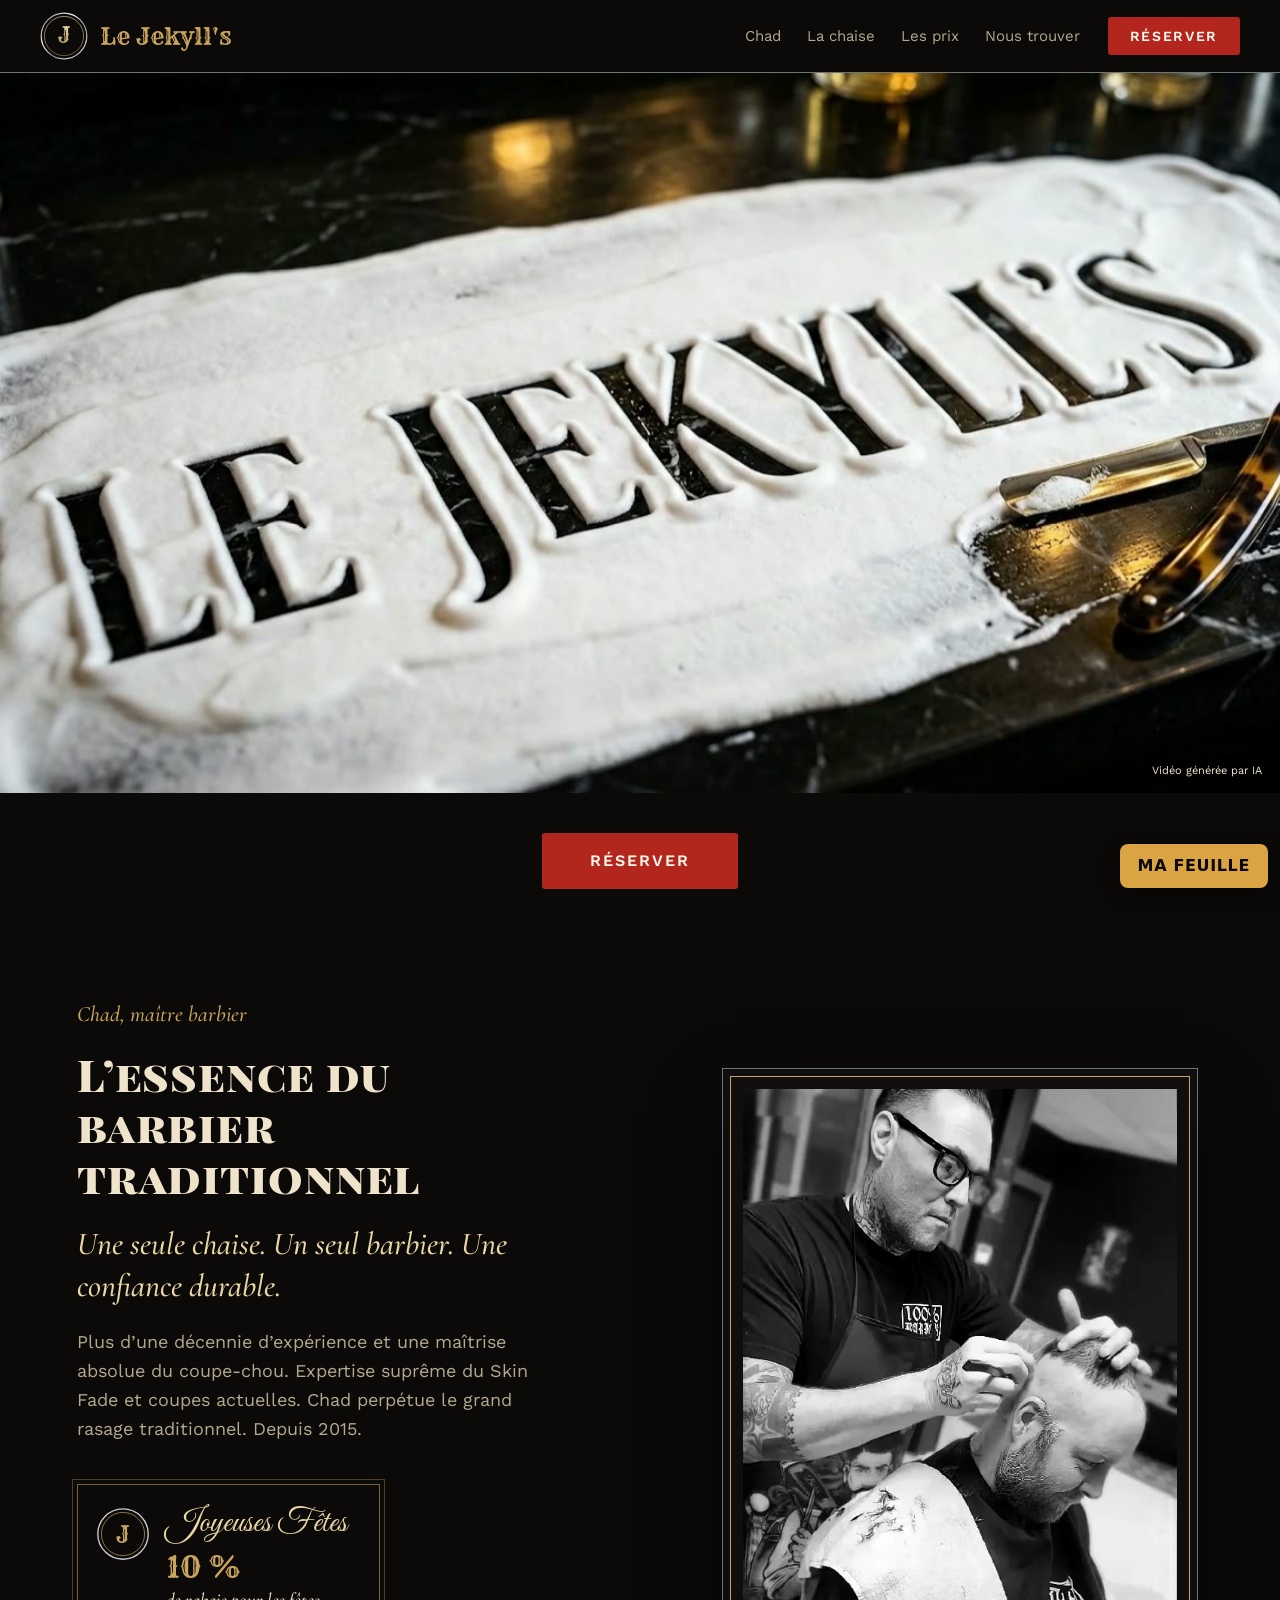
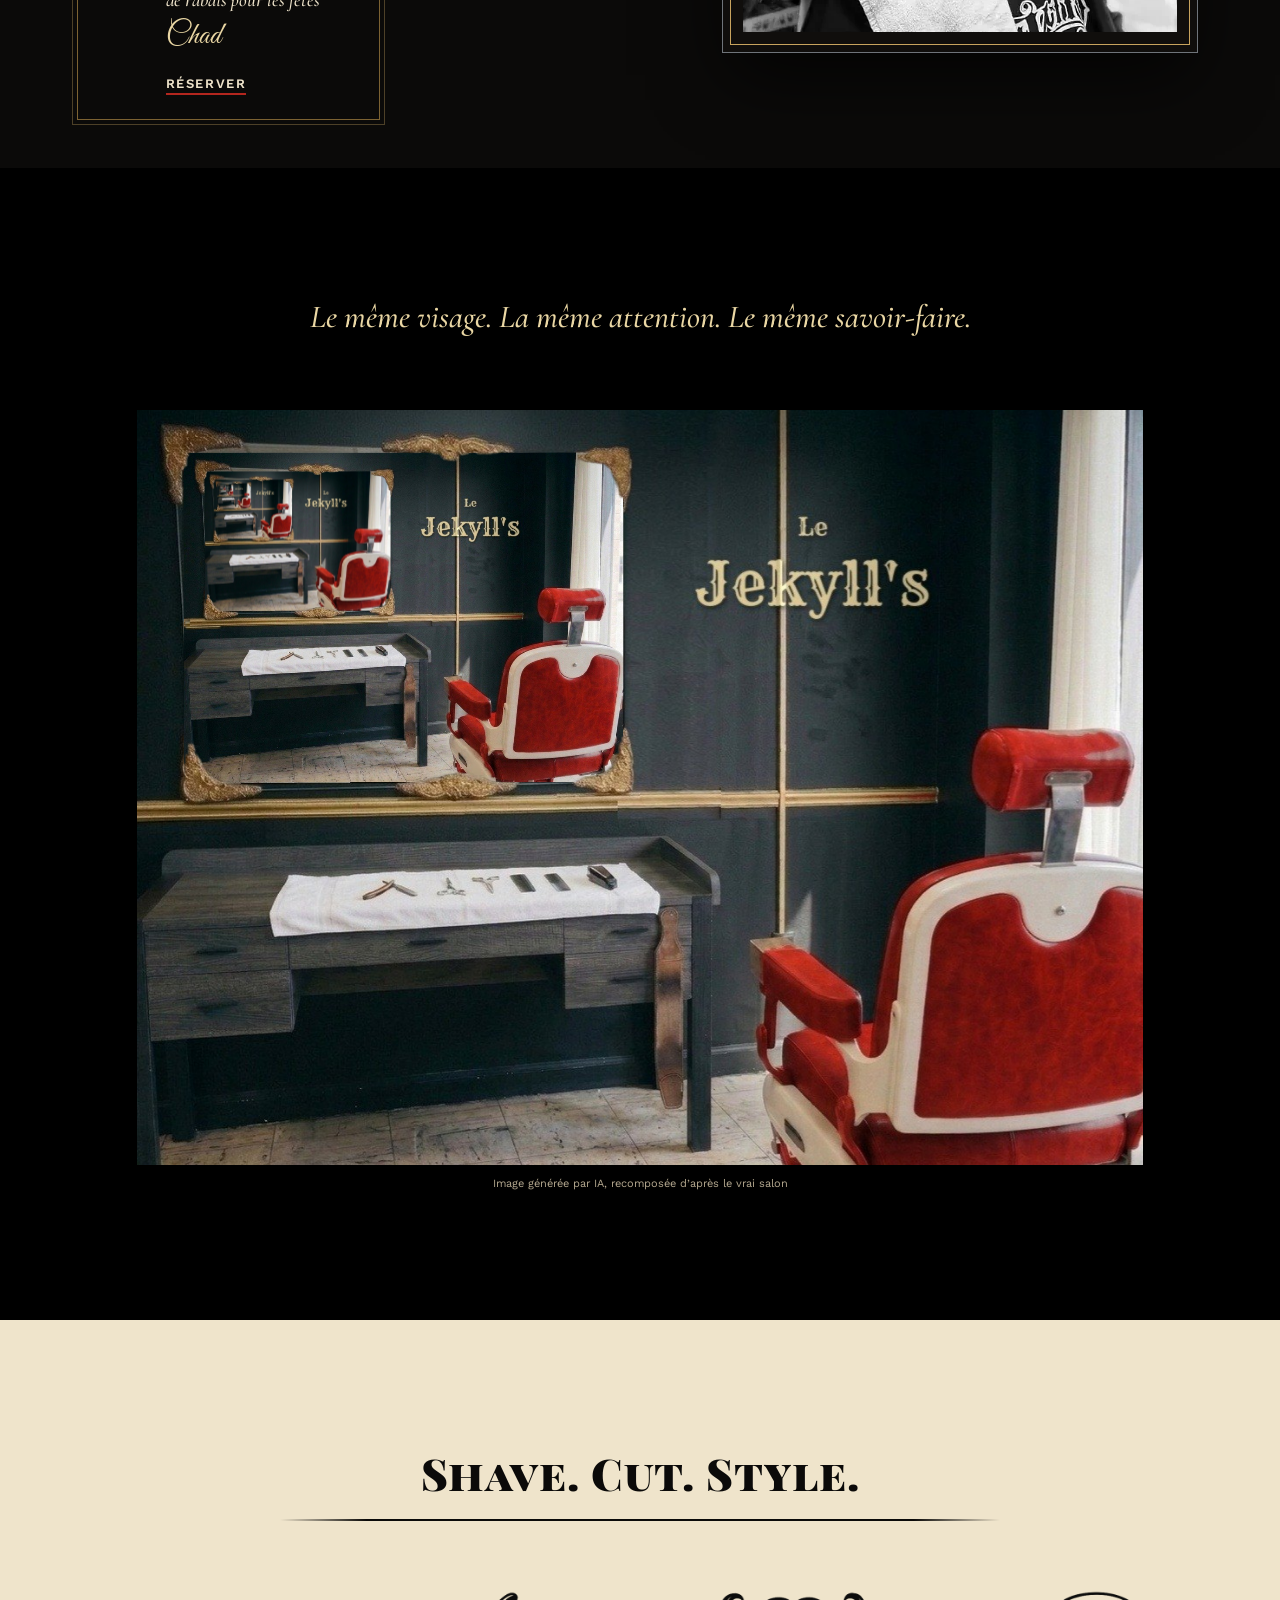
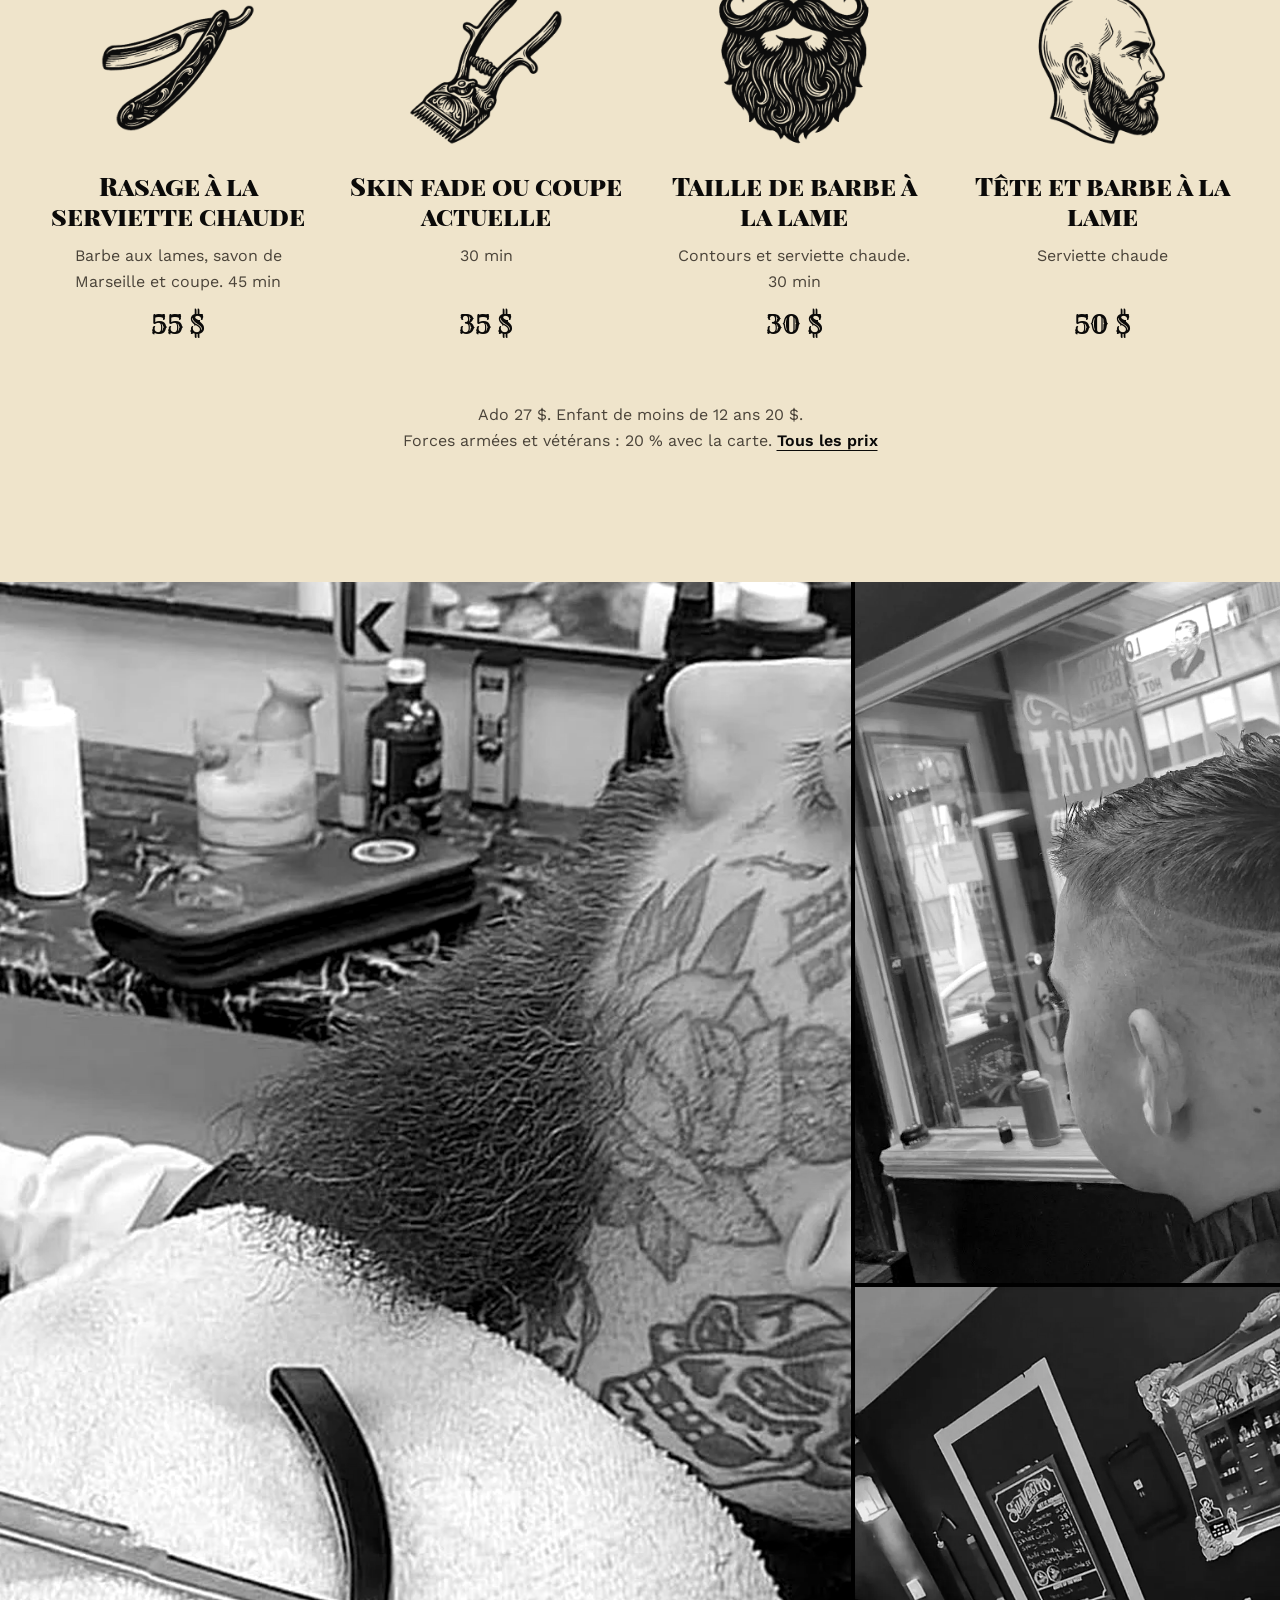
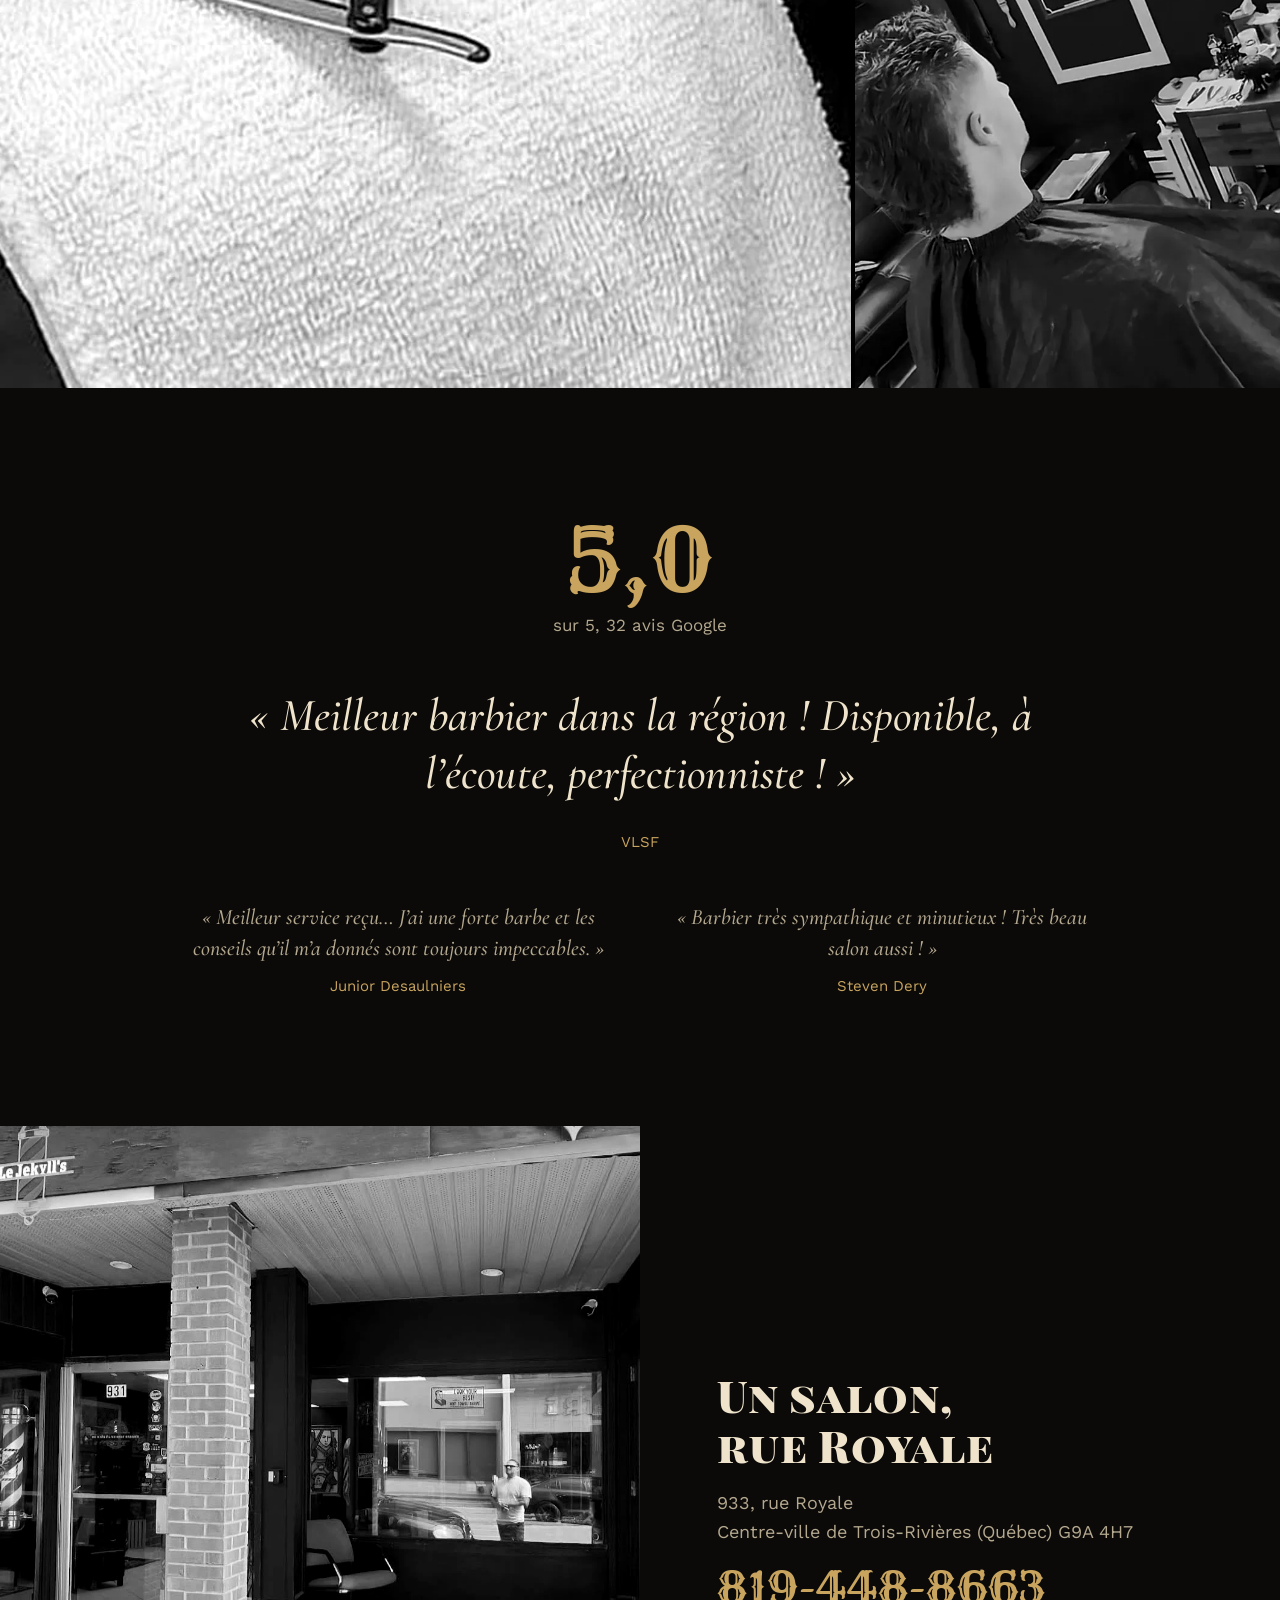
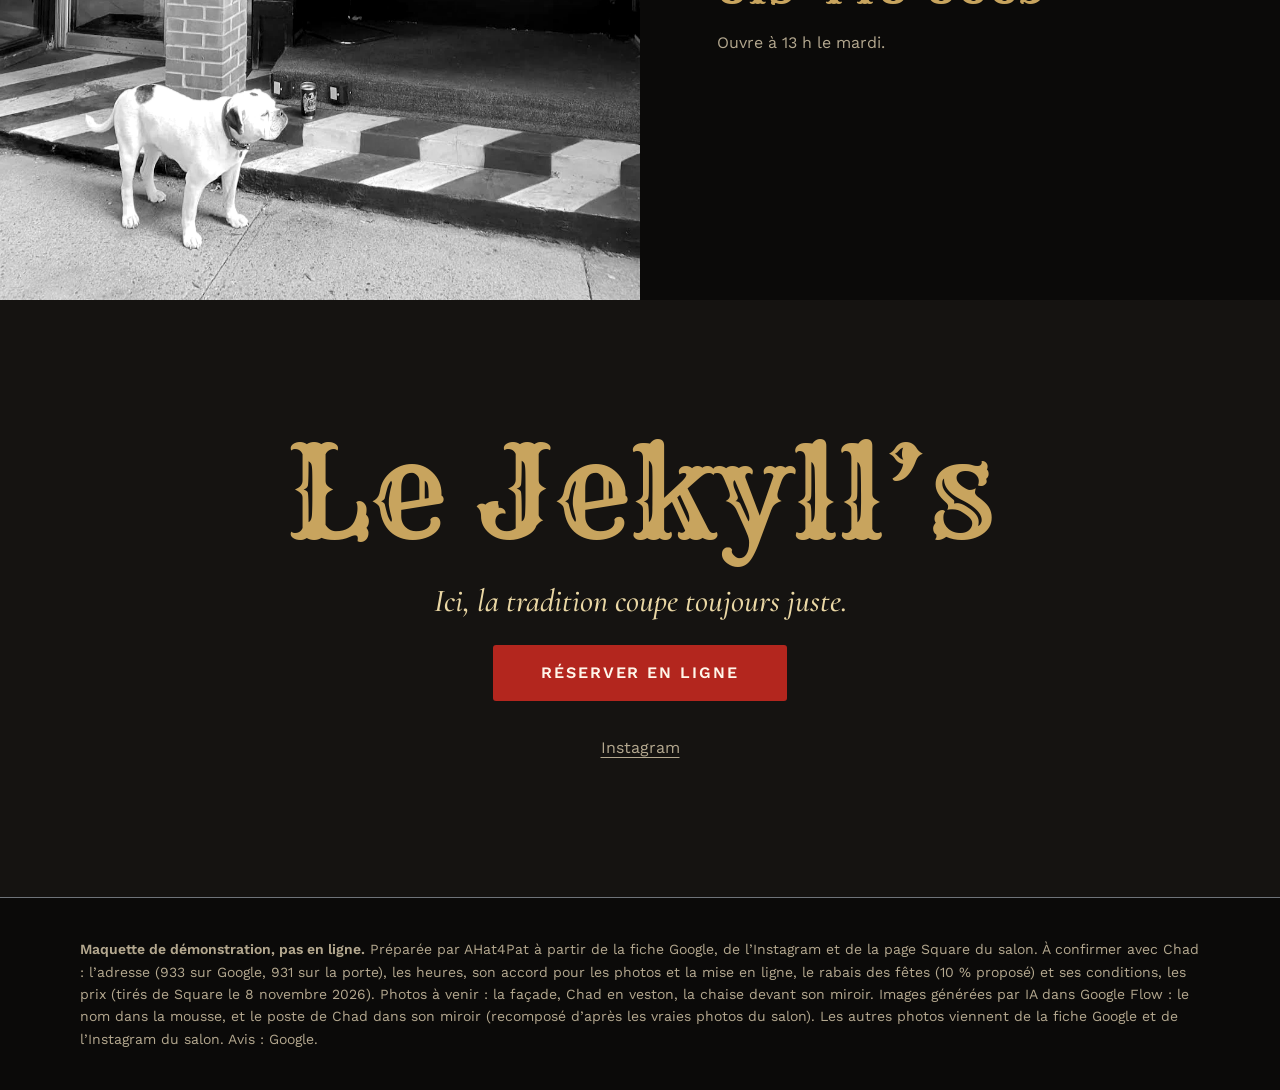
==== commit 37d16689: "Bouton Ma feuille" ====
--- a/chic/index.html
+++ b/chic/index.html
@@ -175,5 +175,6 @@
 
 <script src="scrollcraft.js" onerror="document.documentElement.classList.remove('js')"></script>
 <script src="mouvement.js" onerror="document.documentElement.classList.remove('js')"></script>
+<a href="https://ahat4pat-svg.github.io/demo-jekyll-13n/liste/" style="position:fixed;right:12px;bottom:12px;z-index:9999;background:#d9a441;color:#0b0908;font:800 16px/1 system-ui,sans-serif;text-transform:uppercase;letter-spacing:.04em;padding:14px 18px;border-radius:8px;text-decoration:none;box-shadow:0 6px 20px rgba(0,0,0,.5)">Ma feuille</a>
 </body>
 </html>
